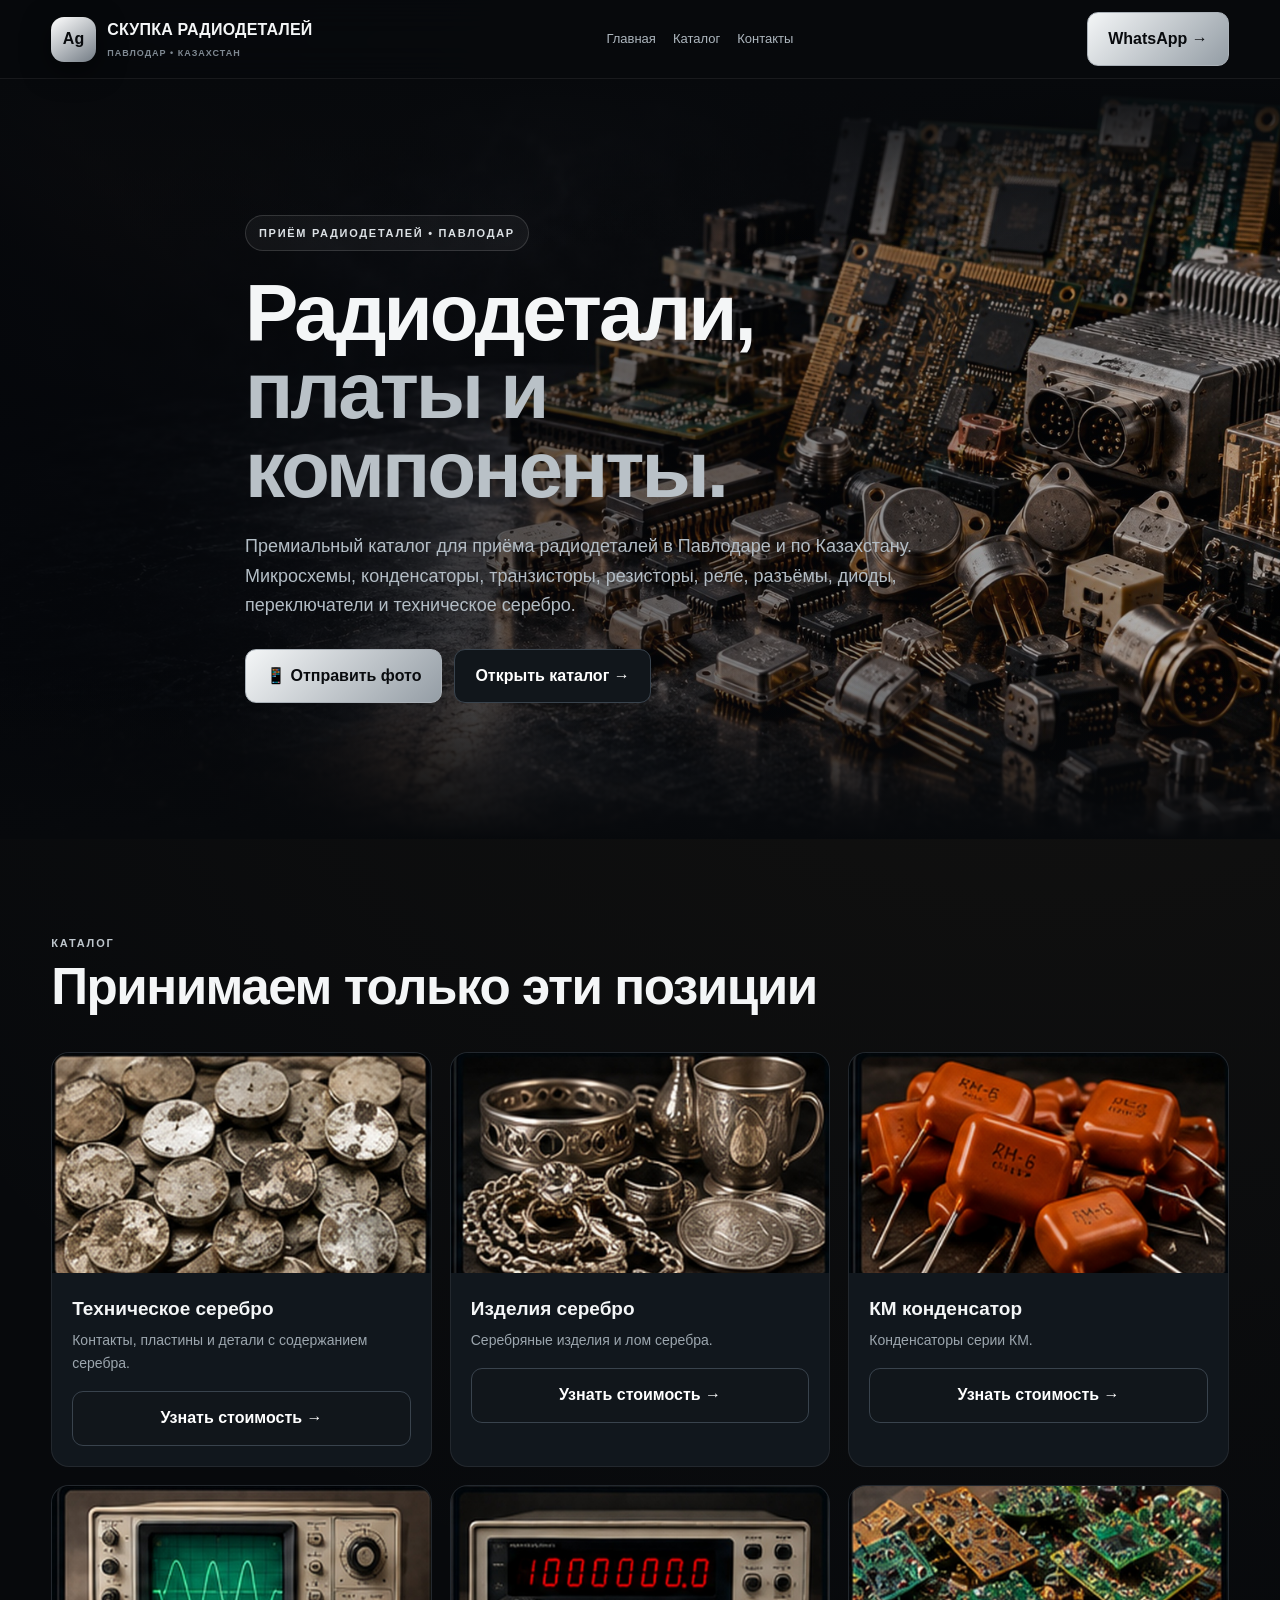
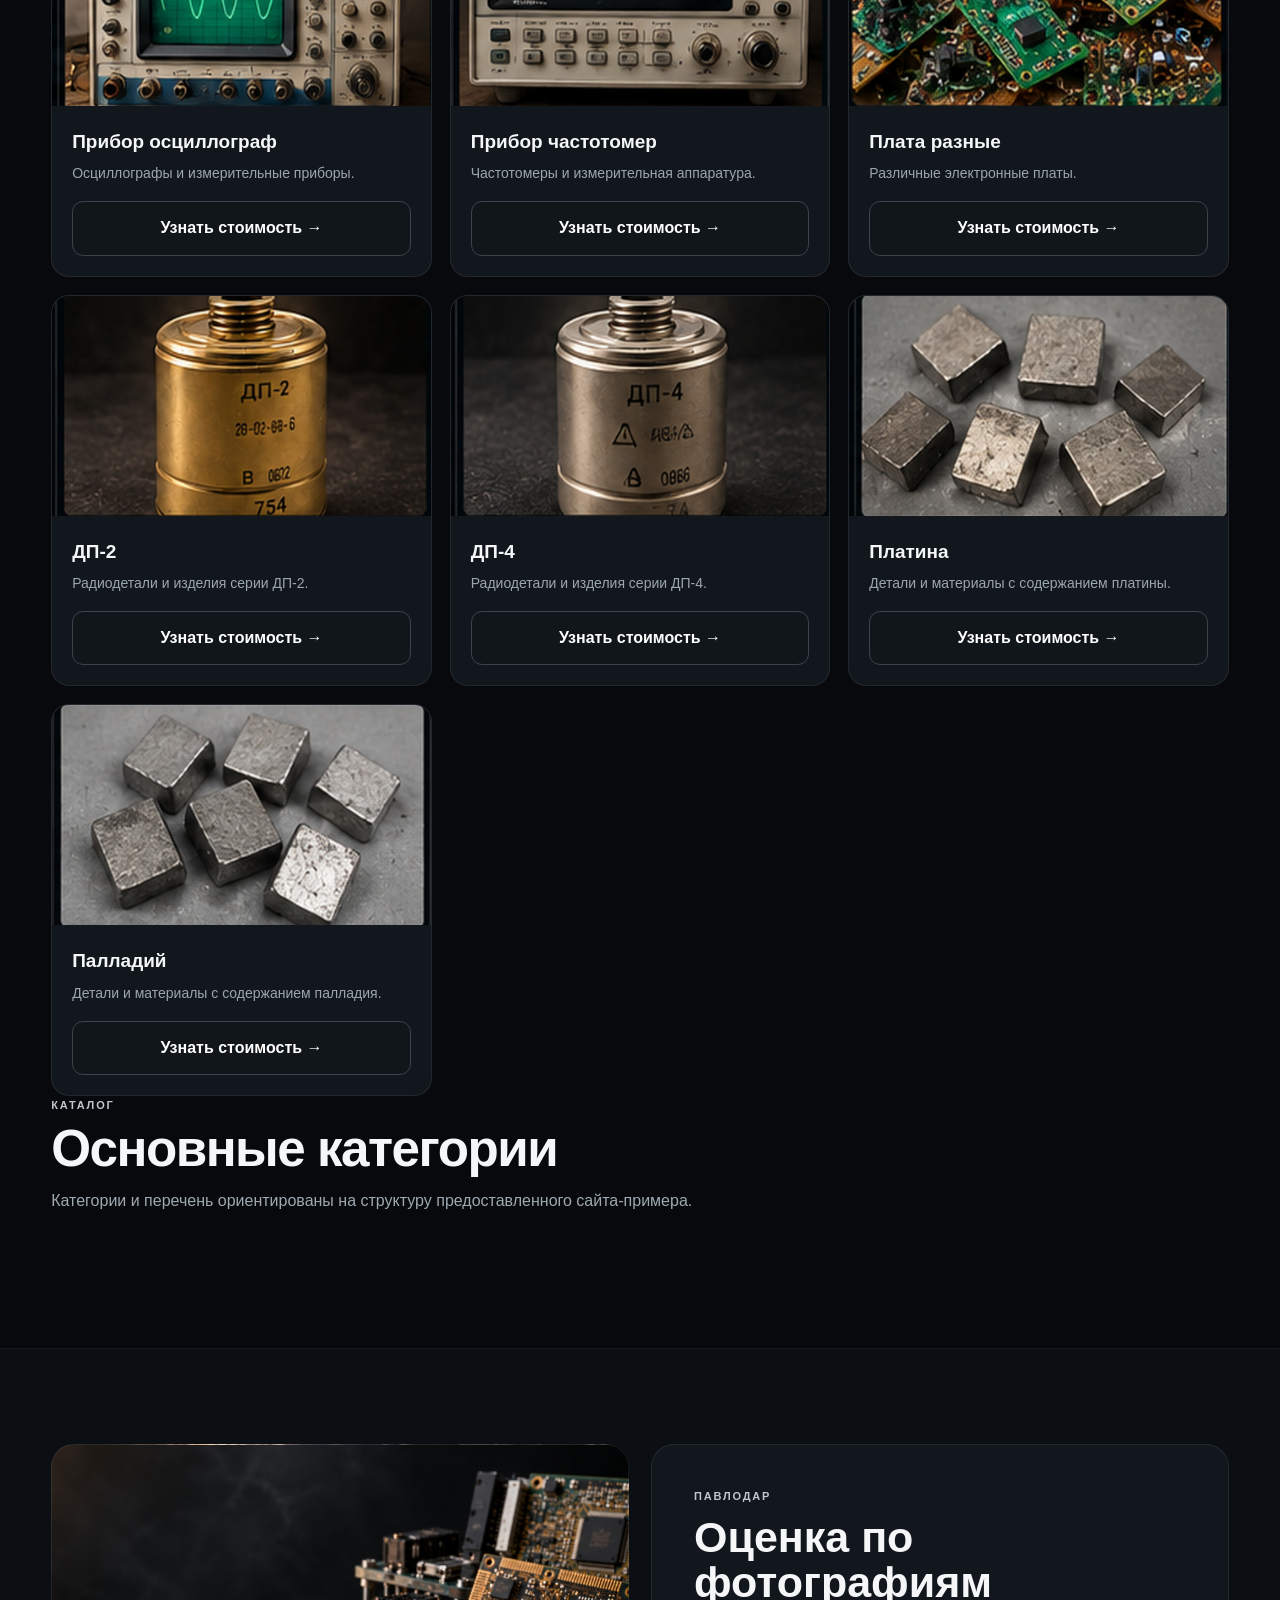
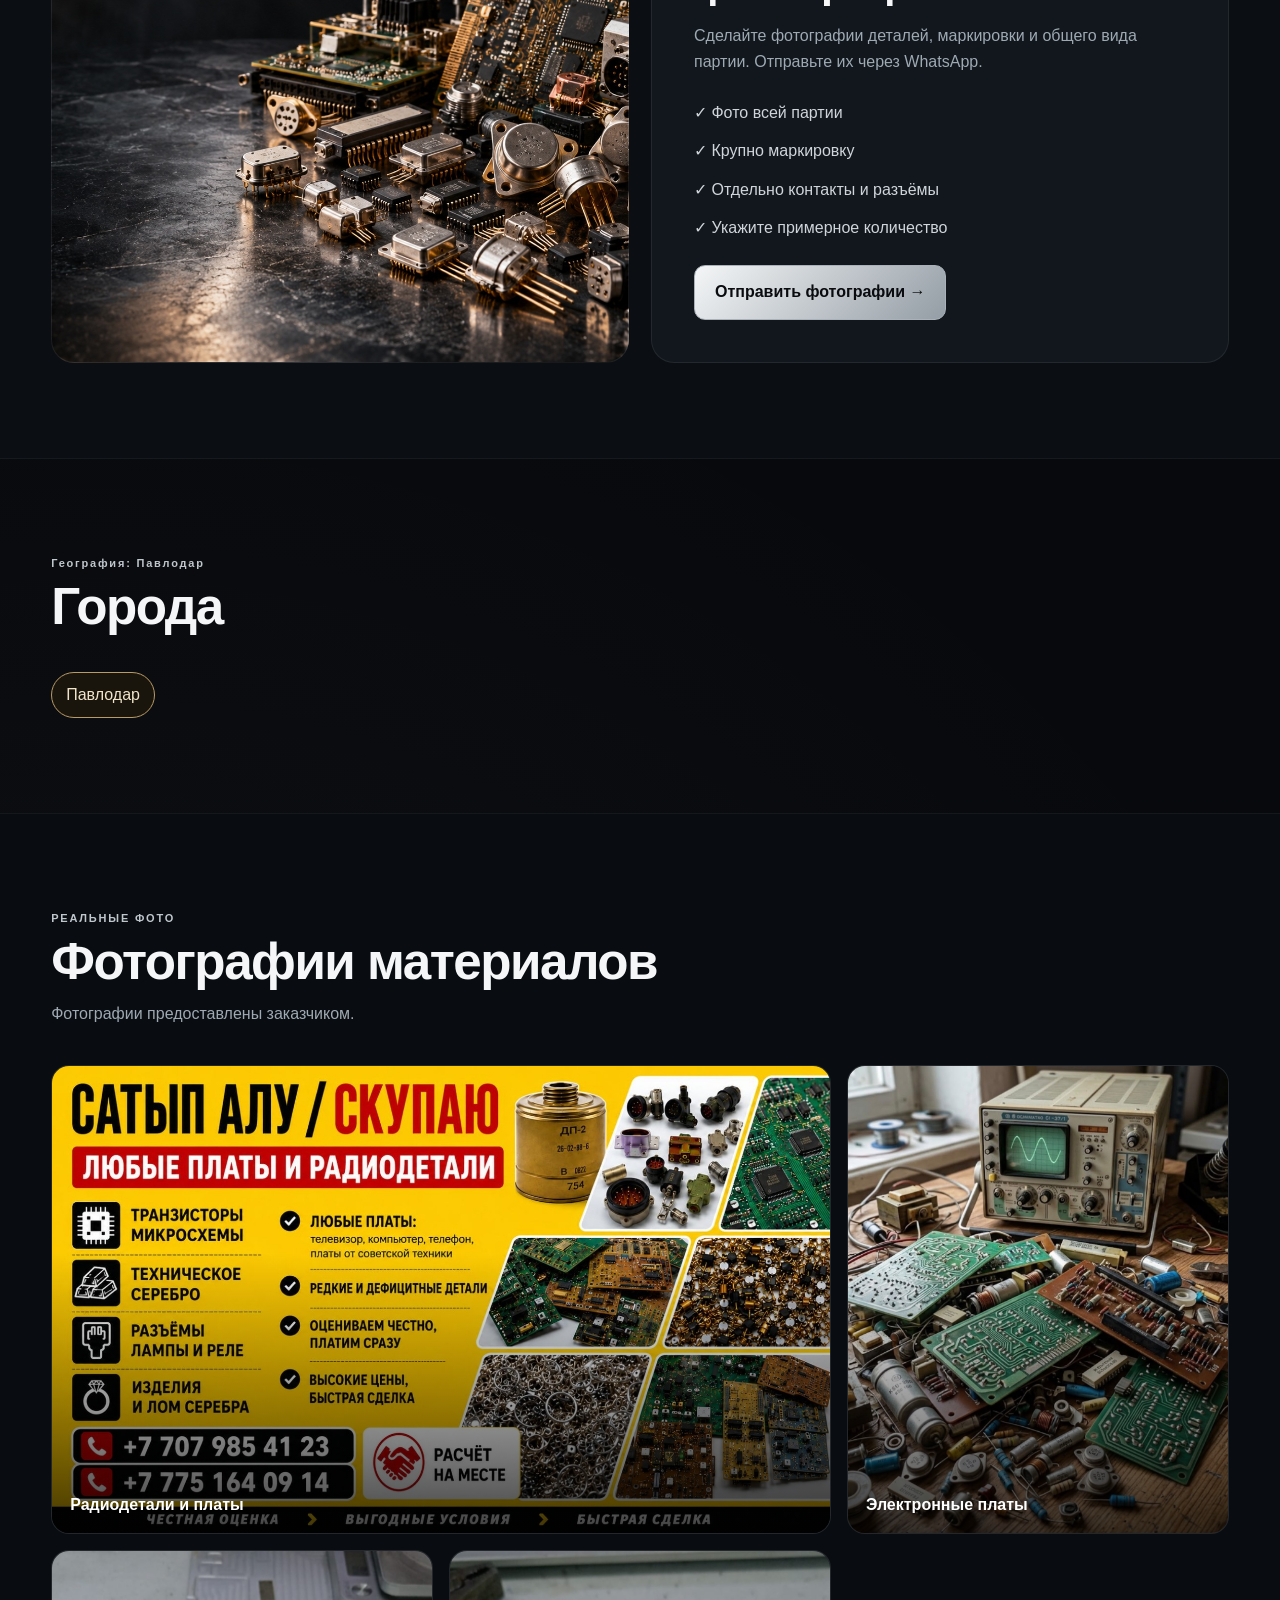
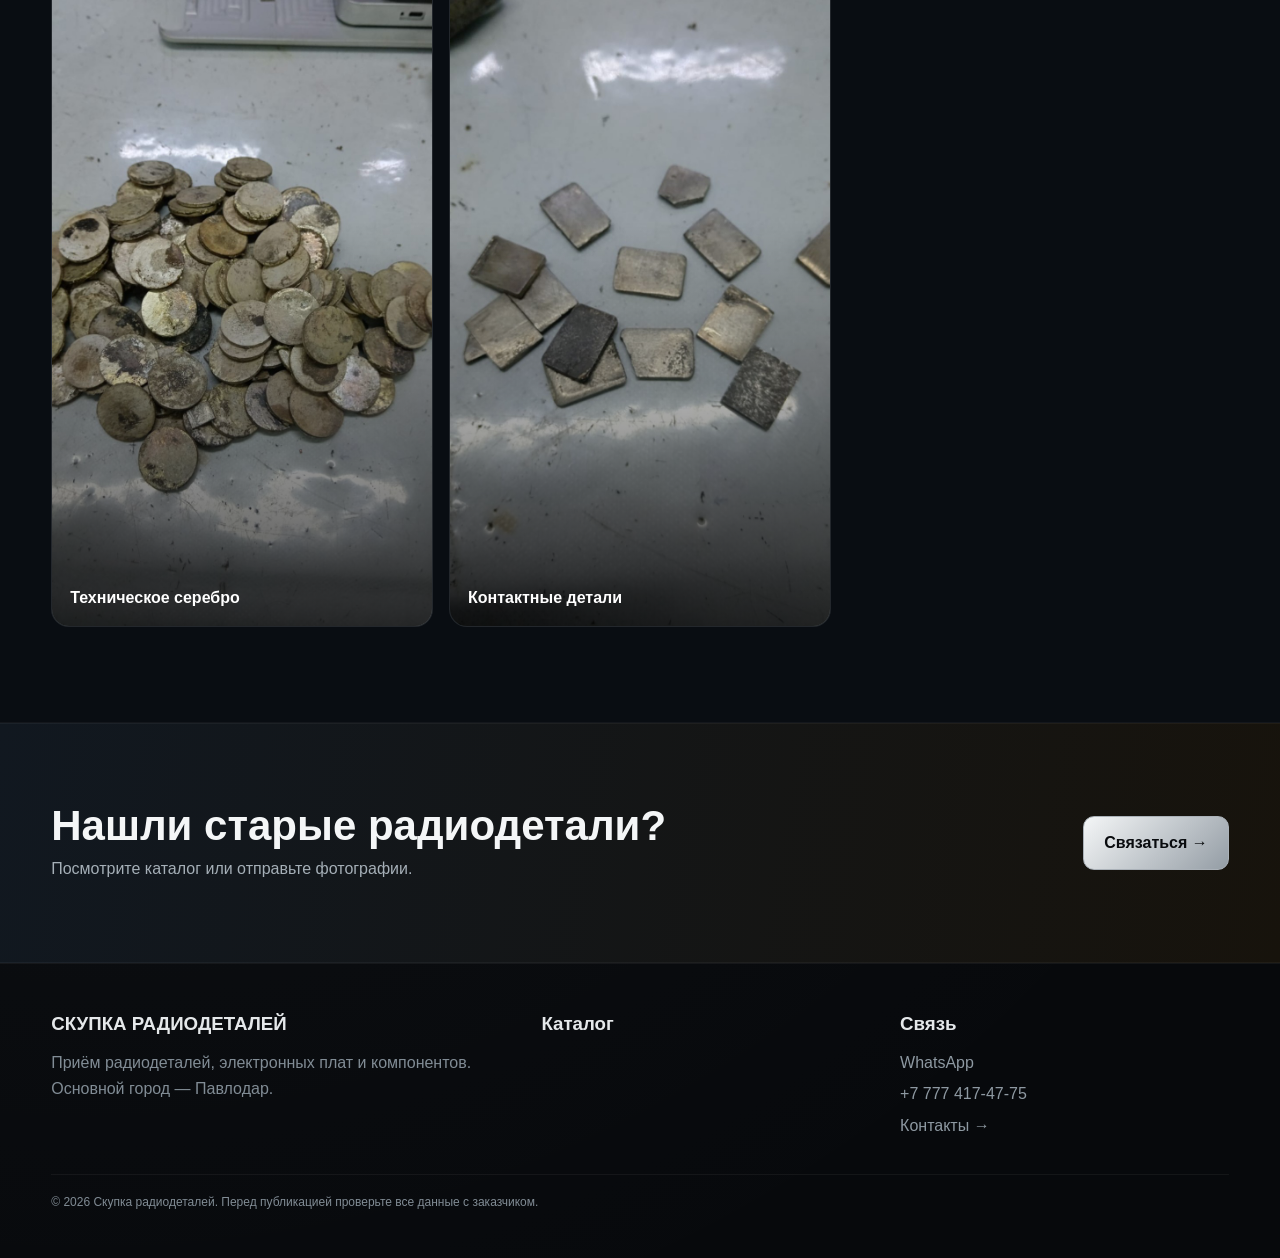
==== index.html @ 93015827 "Add files via upload" ====
<!doctype html><html lang="ru"><head><meta charset="utf-8"><meta name="viewport" content="width=device-width,initial-scale=1"><title>Скупка радиодеталей в Павлодаре | Каталог</title><meta name="description" content="Скупка радиодеталей в Павлодаре: микросхемы, конденсаторы, транзисторы, резисторы, реле, разъёмы, диоды, переключатели и техническое серебро."><meta name="robots" content="index,follow"><link rel="stylesheet" href="style.css"></head><body>
<header class="header"><div class="container nav">
<a class="logo" href="index.html" class="active"><span class="logo-mark">Ag</span><span>СКУПКА РАДИОДЕТАЛЕЙ<small>ПАВЛОДАР • КАЗАХСТАН</small></span></a>
<button class="menu-btn">☰</button>
<nav class="menu">
<a href="index.html">Главная</a><a href="catalog.html">Каталог</a><a href="contacts.html">Контакты</a>
</nav><a class="btn navbtn" href="https://wa.me/77774174775">WhatsApp →</a>
</div></header>

<main>
<section class="hero"><div class="container hero-content"><span class="badge">ПРИЁМ РАДИОДЕТАЛЕЙ • ПАВЛОДАР</span><h1>Радиодетали,<span>платы и компоненты.</span></h1><p>Премиальный каталог для приёма радиодеталей в Павлодаре и по Казахстану. Микросхемы, конденсаторы, транзисторы, резисторы, реле, разъёмы, диоды, переключатели и техническое серебро.</p><div class="actions"><a class="btn" href="https://wa.me/77774174775">📱 Отправить фото</a><a class="btn btn-dark" href="catalog.html">Открыть каталог →</a></div></div></section>
<section class="section"><div class="container"><div class="head"><div class="eyebrow">КАТАЛОГ</div><h2>Принимаем только эти позиции</h2></div><div class="catalog"><article class="product">
<img src="tech_silver.jpg" alt="Техническое серебро" loading="lazy">
<div class="product-body">
<h3>Техническое серебро</h3>
<p>Контакты, пластины и детали с содержанием серебра.</p>
<a class="btn btn-dark" href="contacts.html">Узнать стоимость →</a>
</div></article><article class="product">
<img src="silver_products.jpg" alt="Изделия серебро" loading="lazy">
<div class="product-body">
<h3>Изделия серебро</h3>
<p>Серебряные изделия и лом серебра.</p>
<a class="btn btn-dark" href="contacts.html">Узнать стоимость →</a>
</div></article><article class="product">
<img src="km_condensator.jpg" alt="КМ конденсатор" loading="lazy">
<div class="product-body">
<h3>КМ конденсатор</h3>
<p>Конденсаторы серии КМ.</p>
<a class="btn btn-dark" href="contacts.html">Узнать стоимость →</a>
</div></article><article class="product">
<img src="oscilloscope.jpg" alt="Прибор осциллограф" loading="lazy">
<div class="product-body">
<h3>Прибор осциллограф</h3>
<p>Осциллографы и измерительные приборы.</p>
<a class="btn btn-dark" href="contacts.html">Узнать стоимость →</a>
</div></article><article class="product">
<img src="frequency_meter.jpg" alt="Прибор частотомер" loading="lazy">
<div class="product-body">
<h3>Прибор частотомер</h3>
<p>Частотомеры и измерительная аппаратура.</p>
<a class="btn btn-dark" href="contacts.html">Узнать стоимость →</a>
</div></article><article class="product">
<img src="boards.jpg" alt="Плата разные" loading="lazy">
<div class="product-body">
<h3>Плата разные</h3>
<p>Различные электронные платы.</p>
<a class="btn btn-dark" href="contacts.html">Узнать стоимость →</a>
</div></article><article class="product">
<img src="dp2.jpg" alt="ДП-2" loading="lazy">
<div class="product-body">
<h3>ДП-2</h3>
<p>Радиодетали и изделия серии ДП-2.</p>
<a class="btn btn-dark" href="contacts.html">Узнать стоимость →</a>
</div></article><article class="product">
<img src="dp4.jpg" alt="ДП-4" loading="lazy">
<div class="product-body">
<h3>ДП-4</h3>
<p>Радиодетали и изделия серии ДП-4.</p>
<a class="btn btn-dark" href="contacts.html">Узнать стоимость →</a>
</div></article><article class="product">
<img src="platinum.jpg" alt="Платина" loading="lazy">
<div class="product-body">
<h3>Платина</h3>
<p>Детали и материалы с содержанием платины.</p>
<a class="btn btn-dark" href="contacts.html">Узнать стоимость →</a>
</div></article><article class="product">
<img src="palladium.jpg" alt="Палладий" loading="lazy">
<div class="product-body">
<h3>Палладий</h3>
<p>Детали и материалы с содержанием палладия.</p>
<a class="btn btn-dark" href="contacts.html">Узнать стоимость →</a>
</div></article></div></div><div class="container"><div class="head"><div class="eyebrow">КАТАЛОГ</div><h2>Основные категории</h2><p>Категории и перечень ориентированы на структуру предоставленного сайта-примера.</p></div>
<div class="grid">




</div></div></section>
<section class="section alt"><div class="container feature"><div class="photo"></div><div class="copy"><div class="eyebrow">ПАВЛОДАР</div><h2>Оценка по фотографиям</h2><p>Сделайте фотографии деталей, маркировки и общего вида партии. Отправьте их через WhatsApp.</p><div class="checks"><div>✓ Фото всей партии</div><div>✓ Крупно маркировку</div><div>✓ Отдельно контакты и разъёмы</div><div>✓ Укажите примерное количество</div></div><a class="btn" href="https://wa.me/77774174775">Отправить фотографии →</a></div></div></section>
<section class="section"><div class="container"><div class="head"><div class="eyebrow">География: Павлодар</div><h2>Города</h2></div><div class="cities"><span class="city main">Павлодар</span></div></section>

<section class="section client-gallery">
<div class="container">
<div class="head">
<div class="eyebrow">РЕАЛЬНЫЕ ФОТО</div>
<h2>Фотографии материалов</h2>
<p>Фотографии предоставлены заказчиком.</p>
</div>
<div class="client-gallery-grid">
<a class="client-photo client-photo-wide" href="real_banner.jpg" target="_blank"><img src="real_banner.jpg" alt="Радиодетали и платы"><span>Радиодетали и платы</span></a>
<a class="client-photo" href="real_boards.jpg" target="_blank"><img src="real_boards.jpg" alt="Электронные платы"><span>Электронные платы</span></a>
<a class="client-photo" href="real_silver.jpg" target="_blank"><img src="real_silver.jpg" alt="Техническое серебро"><span>Техническое серебро</span></a>
<a class="client-photo" href="real_contacts.jpg" target="_blank"><img src="real_contacts.jpg" alt="Контактные детали"><span>Контактные детали</span></a>
</div>
</div>
</section>
<section class="cta"><div class="container cta-inner"><div><h2>Нашли старые радиодетали?</h2><p>Посмотрите каталог или отправьте фотографии.</p></div><a class="btn" href="https://wa.me/77774174775">Связаться →</a></div></section>
</main>
<footer class="footer"><div class="container"><div class="footer-grid">
<div><h3>СКУПКА РАДИОДЕТАЛЕЙ</h3><p>Приём радиодеталей, электронных плат и компонентов. Основной город — Павлодар.</p></div>
<div><h3>Каталог</h3></div>
<div><h3>Связь</h3><a href="https://wa.me/77774174775">WhatsApp</a><a href="tel:+77774174775">+7 777 417-47-75</a><a href="contacts.html">Контакты →</a></div>
</div><div class="bottom">© <span data-year>2026</span> Скупка радиодеталей. Перед публикацией проверьте все данные с заказчиком.</div></div></footer>
<script src="script.js"></script></body></html>
---- style.css ----
:root{
    --bg:#07090c;
    --surface:#0e1318;
    --surface2:#131a21;
    --line:#27313a;
    --text:#f4f6f7;
    --muted:#9ea9b2;
    --silver:#dce2e7;
    --gold:#c99b52;
    --max:1240px;
}

*{box-sizing:border-box;margin:0;padding:0}

html{scroll-behavior:smooth}

body{
    font-family:Arial,Helvetica,sans-serif;
    background:
        radial-gradient(circle at 82% 5%,#c89b5212,transparent 24%),
        radial-gradient(circle at 7% 80%,#dce2e70b,transparent 28%),
        var(--bg);
    color:var(--text);
    line-height:1.65;
}

a{text-decoration:none;color:inherit}
img{display:block;max-width:100%}
button,input,select{font:inherit}

.container{
    width:min(var(--max),92%);
    margin:auto;
}

/* HEADER */
.header{
    position:sticky;
    top:0;
    z-index:1000;
    background:#07090ced;
    backdrop-filter:blur(18px);
    border-bottom:1px solid #ffffff12;
}

.nav{
    min-height:78px;
    display:flex;
    align-items:center;
    justify-content:space-between;
    gap:20px;
    position:relative;
}

.logo{
    display:flex;
    align-items:center;
    gap:11px;
    font-weight:900;
    letter-spacing:.2px;
}

.logo-mark{
    width:45px;
    height:45px;
    border-radius:13px;
    display:grid;
    place-items:center;
    background:linear-gradient(145deg,#fff,#737c85);
    color:#090b0e;
    box-shadow:0 8px 28px #0008;
}

.logo small{
    display:block;
    color:#7f8992;
    font-size:9px;
    letter-spacing:1px;
    margin-top:2px;
}

.menu{
    display:flex;
    align-items:center;
    gap:17px;
}

.menu a{
    font-size:13px;
    color:#aeb7bf;
    transition:.25s;
}

.menu a:hover,
.menu a.active{
    color:#fff;
}

.menu-btn{
    display:none;
    background:none;
    border:0;
    color:#fff;
    font-size:28px;
    cursor:pointer;
}

.btn{
    display:inline-flex;
    align-items:center;
    justify-content:center;
    gap:8px;
    padding:13px 20px;
    border-radius:11px;
    border:1px solid #aab1b8;
    background:linear-gradient(135deg,#f4f6f7,#949da5);
    color:#090b0e;
    font-weight:800;
    cursor:pointer;
    transition:.3s;
}

.btn:hover{
    transform:translateY(-3px);
    box-shadow:0 15px 35px #0009;
}

.btn-dark{
    background:#11161b;
    color:#fff;
    border-color:#39434d;
}

/* HERO */
.hero{
    min-height:760px;
    display:flex;
    align-items:center;
    position:relative;
    overflow:hidden;
    background:
        linear-gradient(90deg,#05070bf5,#05070b9c 45%,#05070b3a),
        url("hero.jpg") center/cover;
}

.hero:after{
    content:"";
    position:absolute;
    inset:0;
    background:linear-gradient(
        0deg,
        #07090c 0%,
        transparent 23%,
        transparent 77%,
        #07090c 100%
    );
    pointer-events:none;
}

.hero-content{
    position:relative;
    z-index:2;
    max-width:790px;
    padding:100px 0;
}

.badge{
    display:inline-block;
    padding:8px 13px;
    border:1px solid #ffffff24;
    border-radius:999px;
    background:#ffffff0b;
    color:#dce1e5;
    font-size:11px;
    font-weight:800;
    letter-spacing:1.7px;
}

.hero h1{
    font-size:clamp(45px,6.5vw,80px);
    line-height:.98;
    letter-spacing:-3px;
    margin:23px 0;
}

.hero h1 span{
    display:block;
    color:#b9c1c7;
}

.hero p{
    font-size:18px;
    color:#b3bdc5;
    max-width:700px;
    margin-bottom:28px;
}

.actions{
    display:flex;
    gap:12px;
    flex-wrap:wrap;
}

/* SECTIONS */
.section{
    padding:95px 0;
}

.alt{
    background:#0b0f14;
    border-top:1px solid #ffffff0b;
    border-bottom:1px solid #ffffff0b;
}

.head{
    max-width:780px;
    margin-bottom:38px;
}

.eyebrow{
    color:#bfc7cd;
    font-size:11px;
    font-weight:800;
    letter-spacing:1.8px;
}

.head h2{
    font-size:clamp(32px,4vw,52px);
    line-height:1.05;
    margin:8px 0 12px;
    letter-spacing:-1.5px;
}

.head p{
    color:var(--muted);
}

/* CATEGORY CARDS */
.grid{
    display:grid;
    grid-template-columns:repeat(4,1fr);
    gap:17px;
}

.card{
    background:linear-gradient(145deg,#151b21,#0c1116);
    border:1px solid #ffffff13;
    border-radius:18px;
    overflow:hidden;
    transition:.3s;
}

.card:hover{
    transform:translateY(-6px);
    border-color:#aeb7bf44;
    box-shadow:0 25px 50px #0007;
}

.card-img{
    height:190px;
    overflow:hidden;
    background:#0b0f13;
}

.card-img img{
    width:100%;
    height:100%;
    object-fit:cover;
    transition:.5s;
}

.card:hover .card-img img{
    transform:scale(1.06);
}

.card-body{
    padding:20px;
}

.card h3{
    font-size:19px;
    margin-bottom:6px;
}

.card p{
    color:#9da7af;
    font-size:14px;
}

.more{
    display:inline-block;
    margin-top:14px;
    color:#e4e7e9;
    font-size:13px;
    font-weight:800;
}

/* FEATURE */
.feature{
    display:grid;
    grid-template-columns:1fr 1fr;
    gap:22px;
}

.photo{
    min-height:500px;
    border-radius:23px;
    background:url("hero.jpg") center/cover;
    border:1px solid #ffffff13;
}

.copy{
    padding:42px;
    border-radius:23px;
    background:#11171d;
    border:1px solid #ffffff13;
}

.copy h2{
    font-size:43px;
    line-height:1.05;
    margin:10px 0 18px;
}

.copy p{
    color:var(--muted);
}

.checks{
    display:grid;
    gap:12px;
    margin:24px 0;
}

.checks div{
    color:#cfd5da;
}

/* STEPS */
.steps{
    display:grid;
    grid-template-columns:repeat(3,1fr);
    gap:17px;
}

.step{
    padding:30px;
    border:1px solid #ffffff13;
    border-radius:18px;
    background:#10151a;
}

.num{
    font-size:45px;
    color:#65717b;
    font-weight:900;
    line-height:1;
}

.step h3{
    margin:13px 0 5px;
}

.step p{
    color:#99a4ad;
}

/* CITIES */
.cities{
    display:flex;
    flex-wrap:wrap;
    gap:9px;
}

.city{
    padding:9px 14px;
    border:1px solid #ffffff15;
    background:#10161c;
    border-radius:99px;
    color:#c9d0d5;
}

.city.main{
    background:#19150d;
    border-color:#b99b65;
    color:#f1e4c9;
}

/* PAGE HERO */
.page-hero{
    padding:100px 0 70px;
    background:linear-gradient(135deg,#121820,#080b0f);
    border-bottom:1px solid #ffffff0b;
}

.crumb{
    font-size:12px;
    color:#77828c;
}

.page-hero h1{
    font-size:clamp(40px,5vw,65px);
    line-height:1;
    letter-spacing:-1.8px;
    margin:10px 0;
}

.page-hero p{
    max-width:780px;
    color:#aab4bc;
}

/* PRODUCT CATALOG */
.catalog{
    display:grid;
    grid-template-columns:repeat(3,1fr);
    gap:18px;
}

.product{
    background:#11171d;
    border:1px solid #ffffff13;
    border-radius:18px;
    overflow:hidden;
    transition:.3s;
}

.product:hover{
    transform:translateY(-5px);
    border-color:#c99b5255;
    box-shadow:0 20px 45px #0008;
}

.product img{
    width:100%;
    height:220px;
    object-fit:cover;
    background:#090c10;
}

.product-body{
    padding:20px;
}

.product h3{
    font-size:19px;
}

.product p{
    color:#9ca6ae;
    font-size:14px;
    margin-top:5px;
}

.tag{
    display:inline-block;
    margin-top:12px;
    padding:5px 9px;
    border-radius:7px;
    border:1px solid #c99b5240;
    background:#1b1710;
    color:#d8bf93;
    font-size:11px;
}

/* CONTACT */
.contact{
    display:grid;
    grid-template-columns:1fr 1fr;
    gap:20px;
}

.contact-box{
    padding:34px;
    background:#10161c;
    border:1px solid #ffffff13;
    border-radius:20px;
}

.contact-box h2{
    font-size:30px;
    margin-bottom:10px;
}

.contact-link{
    display:block;
    padding:14px 0;
    border-bottom:1px solid #ffffff0d;
    font-weight:800;
    color:#e7ebee;
}

/* CTA */
.cta{
    padding:80px 0;
    background:linear-gradient(100deg,#111820,#17130c);
    border-top:1px solid #ffffff0b;
    border-bottom:1px solid #ffffff0b;
}

.cta-inner{
    display:flex;
    align-items:center;
    justify-content:space-between;
    gap:25px;
}

.cta h2{
    font-size:42px;
    line-height:1.05;
}

.cta p{
    color:#a5afb7;
    margin-top:7px;
}

/* FOOTER */
.footer{
    padding:45px 0;
    border-top:1px solid #ffffff0d;
    color:#818c95;
}

.footer-grid{
    display:grid;
    grid-template-columns:1.4fr 1fr 1fr;
    gap:30px;
}

.footer h3{
    color:#e5e8ea;
    margin-bottom:10px;
}

.footer a{
    display:block;
    color:#8e99a2;
    margin:5px 0;
}

.bottom{
    margin-top:30px;
    padding-top:18px;
    border-top:1px solid #ffffff0d;
    font-size:12px;
}

/* MOBILE */
@media(max-width:1050px){
    .grid{grid-template-columns:repeat(2,1fr)}
    .menu{gap:10px}
    .menu a{font-size:12px}
}

@media(max-width:760px){
    .menu-btn{display:block}

    .menu{
        display:none;
        position:absolute;
        top:78px;
        left:0;
        right:0;
        padding:20px 4%;
        background:#070a0e;
        flex-direction:column;
        align-items:flex-start;
        border-bottom:1px solid #ffffff12;
    }

    .menu.open{display:flex}

    .nav .navbtn{display:none}

    .hero{
        min-height:680px;
        background-position:65% center;
    }

    .feature,
    .contact,
    .steps,
    .footer-grid{
        grid-template-columns:1fr;
    }

    .photo{min-height:360px}

    .cta-inner{
        display:block;
    }

    .cta .btn{
        margin-top:20px;
    }

    .grid,
    .catalog{
        grid-template-columns:1fr 1fr;
    }

    .section{
        padding:70px 0;
    }
}

@media(max-width:500px){
    .logo{font-size:14px}
    .logo-mark{width:40px;height:40px}

    .grid,
    .catalog{
        grid-template-columns:1fr;
    }

    .hero h1{
        letter-spacing:-2px;
    }

    .hero p{
        font-size:16px;
    }

    .actions .btn{
        width:100%;
    }

    .copy{
        padding:28px;
    }

    .copy h2{
        font-size:34px;
    }

    .page-hero{
        padding:75px 0 55px;
    }
}

/* CLIENT PHOTO GALLERY */
.client-gallery{background:#090d12;border-top:1px solid #ffffff0b;border-bottom:1px solid #ffffff0b}
.client-gallery-grid{display:grid;grid-template-columns:repeat(3,1fr);gap:16px}
.client-photo{position:relative;min-height:250px;overflow:hidden;border-radius:18px;border:1px solid #ffffff18;background:#0c1116}
.client-photo-wide{grid-column:span 2}
.client-photo img{width:100%;height:100%;min-height:250px;object-fit:cover;transition:.45s}
.client-photo:after{content:"";position:absolute;inset:0;background:linear-gradient(0deg,#000b,transparent 60%)}
.client-photo span{position:absolute;left:18px;bottom:15px;z-index:2;color:#fff;font-weight:800}
.product-body .btn{width:100%;margin-top:16px}
@media(max-width:760px){.client-gallery-grid{grid-template-columns:1fr 1fr}.client-photo-wide{grid-column:span 2}}
@media(max-width:500px){.client-gallery-grid{grid-template-columns:1fr}.client-photo-wide{grid-column:span 1}}
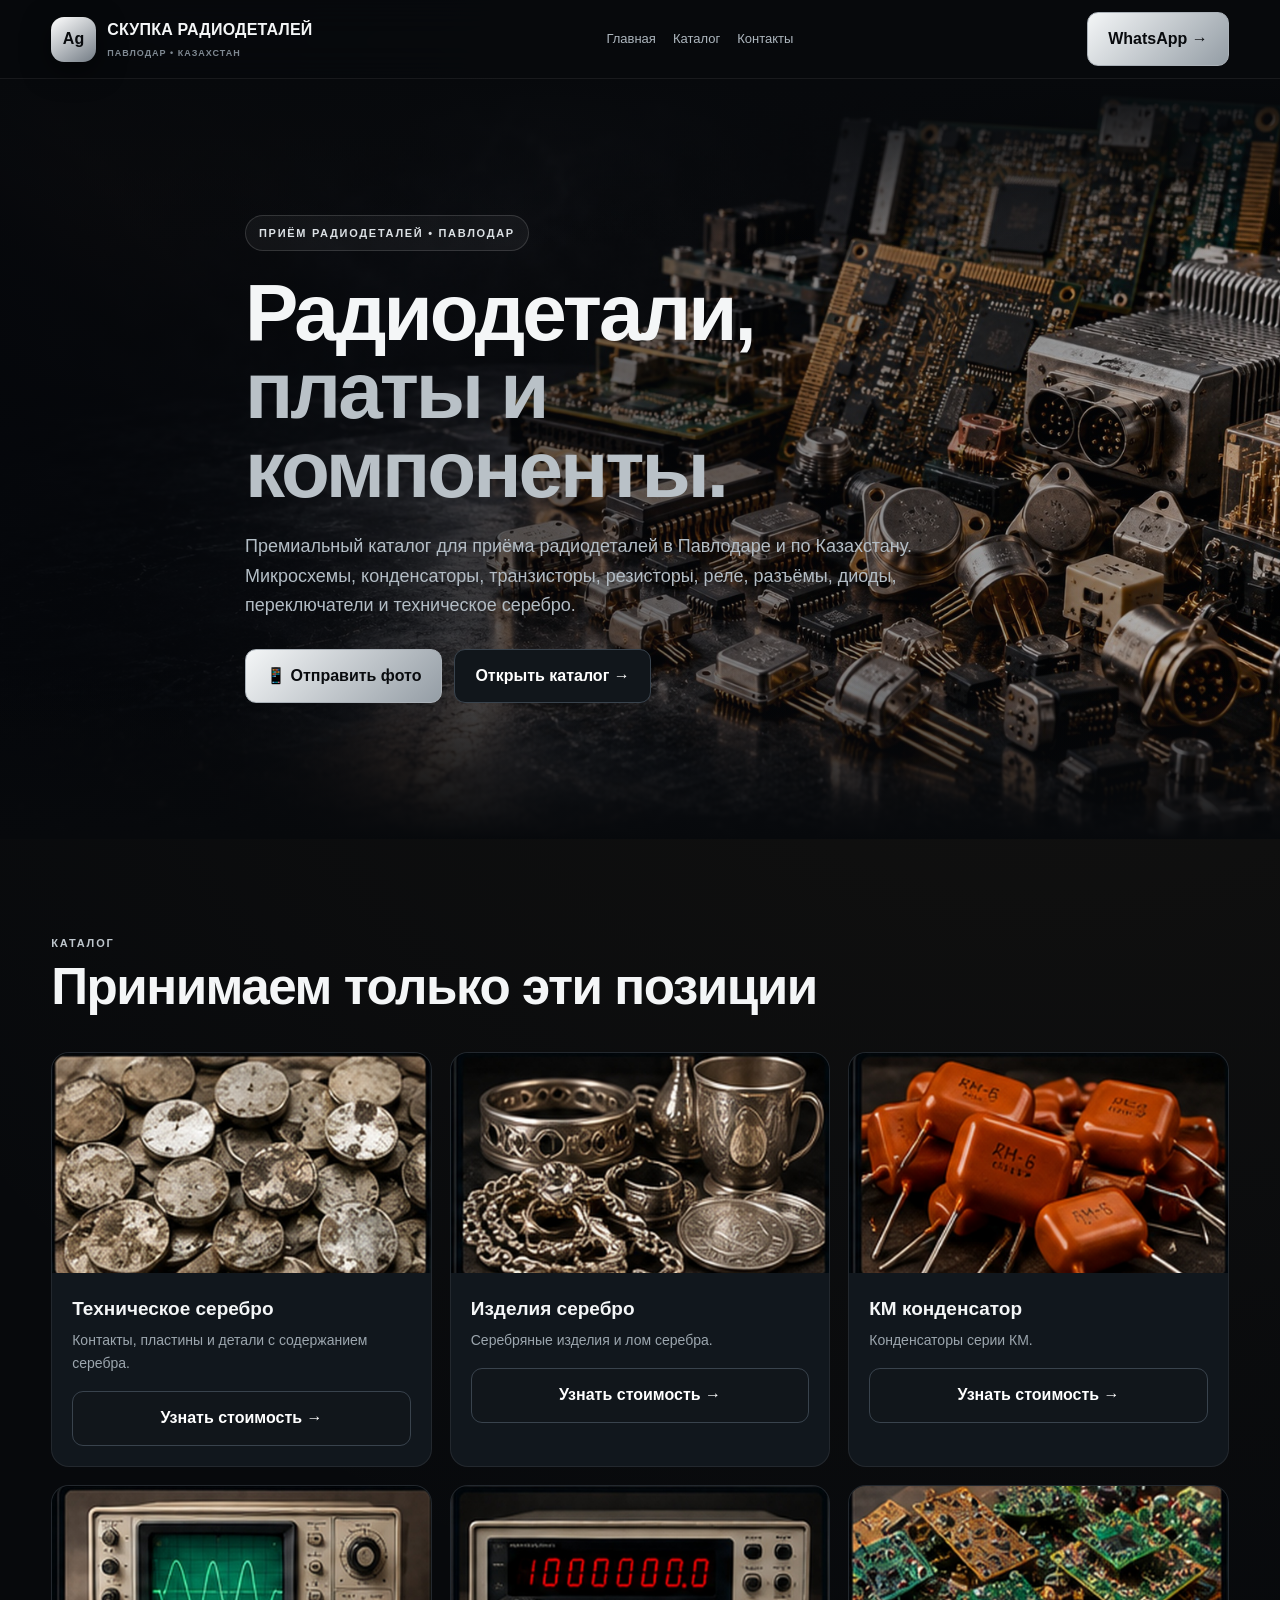
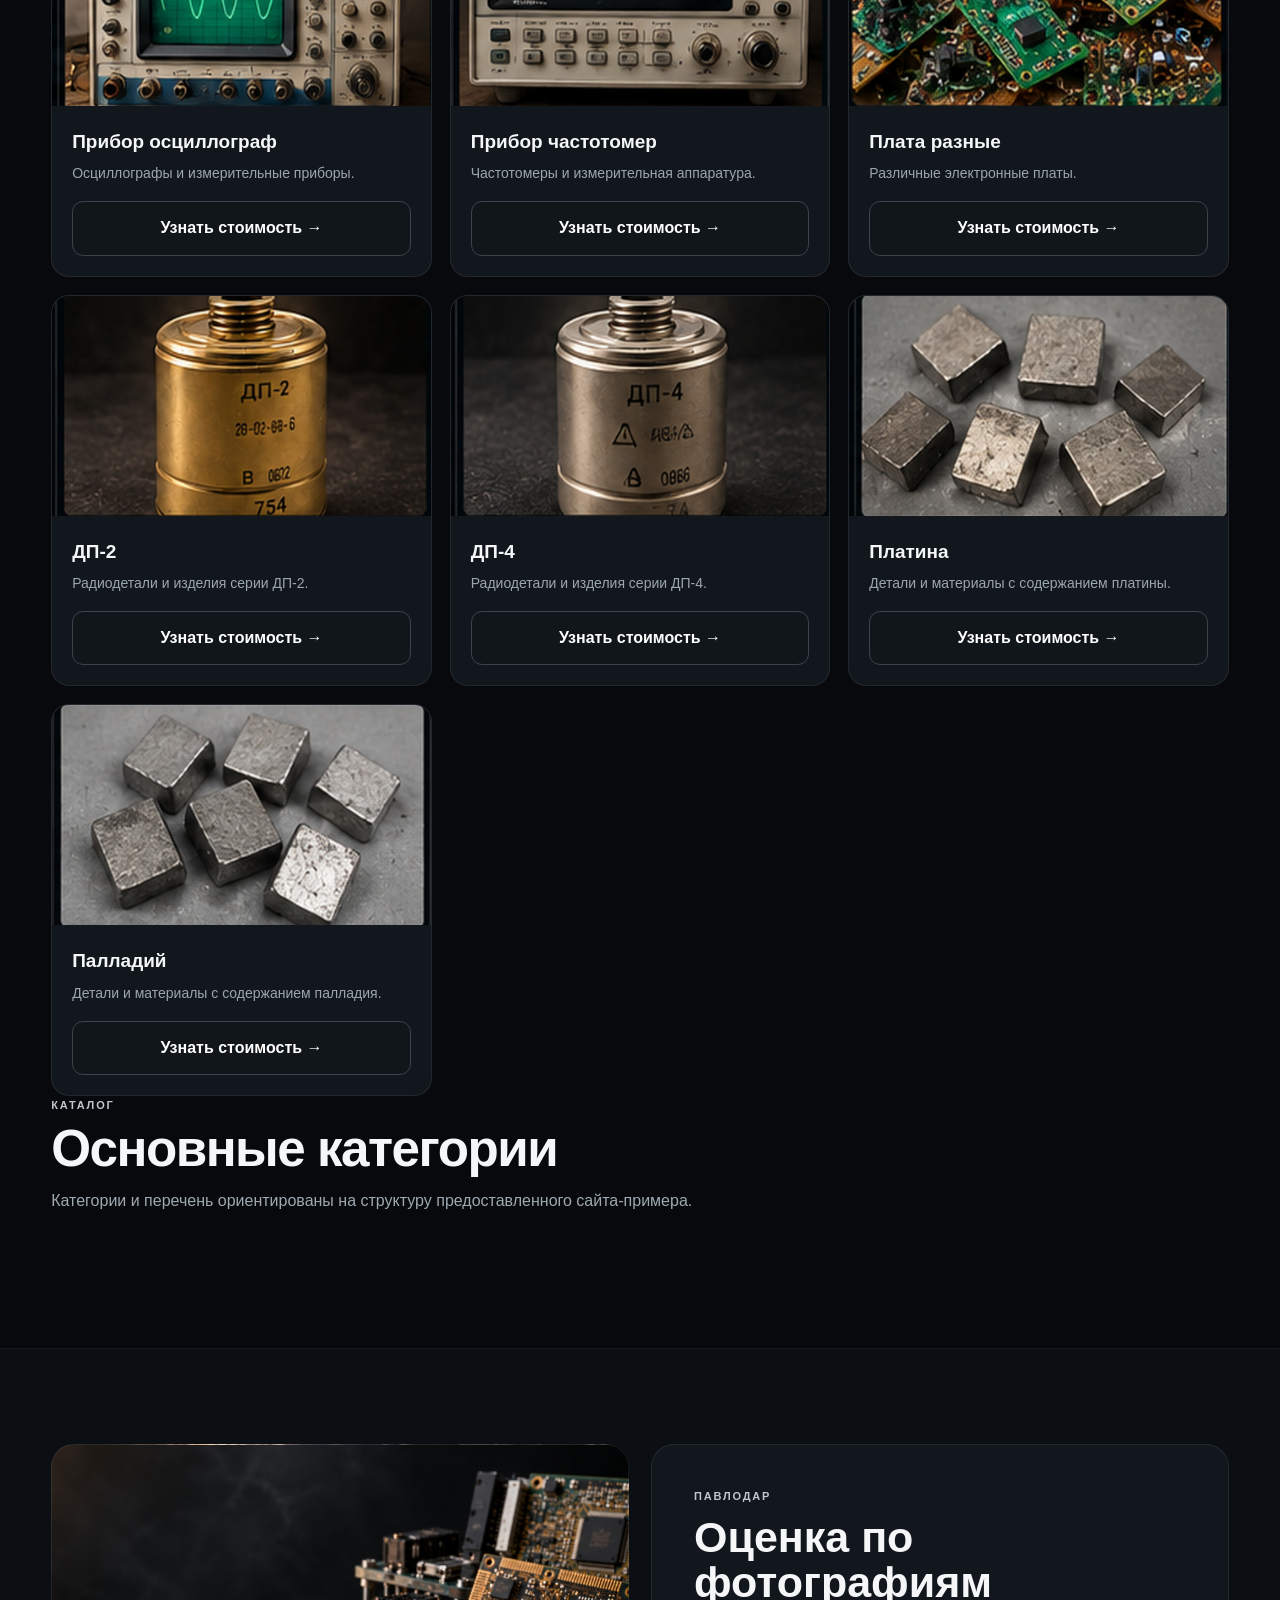
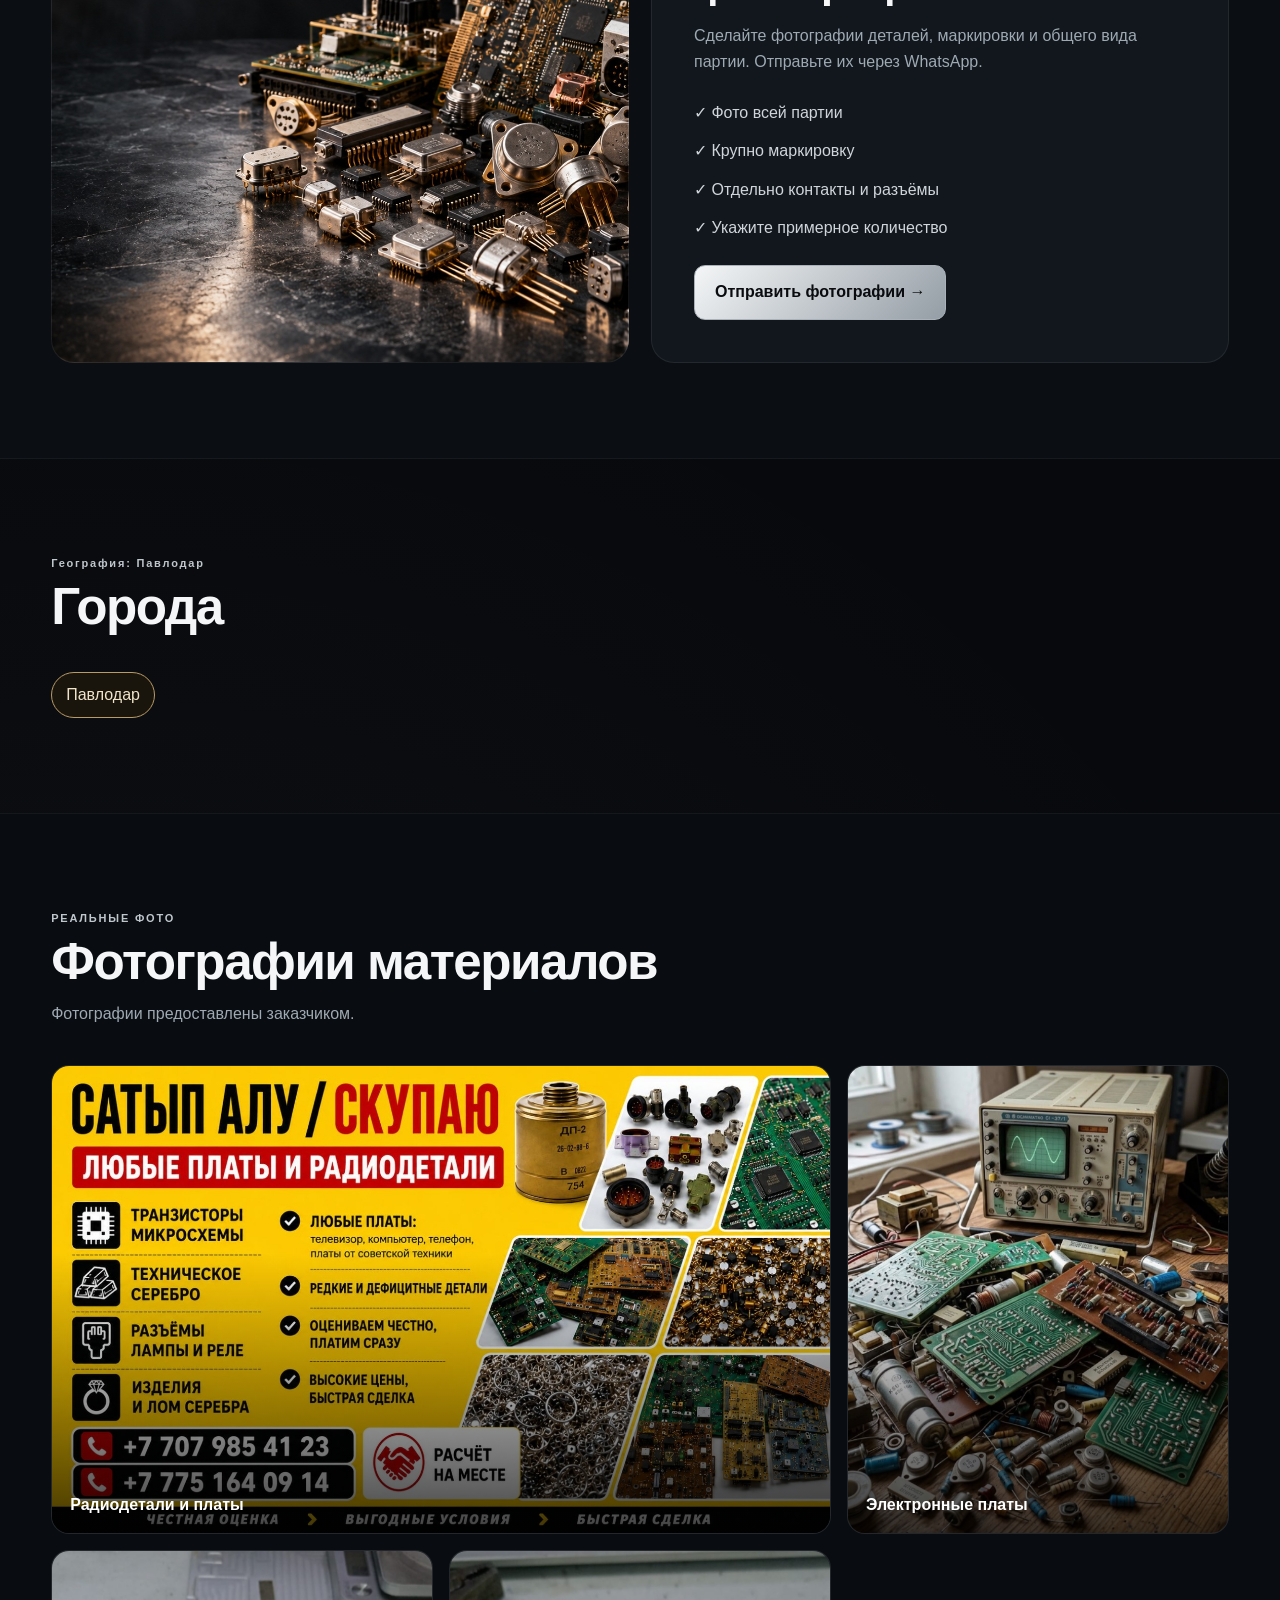
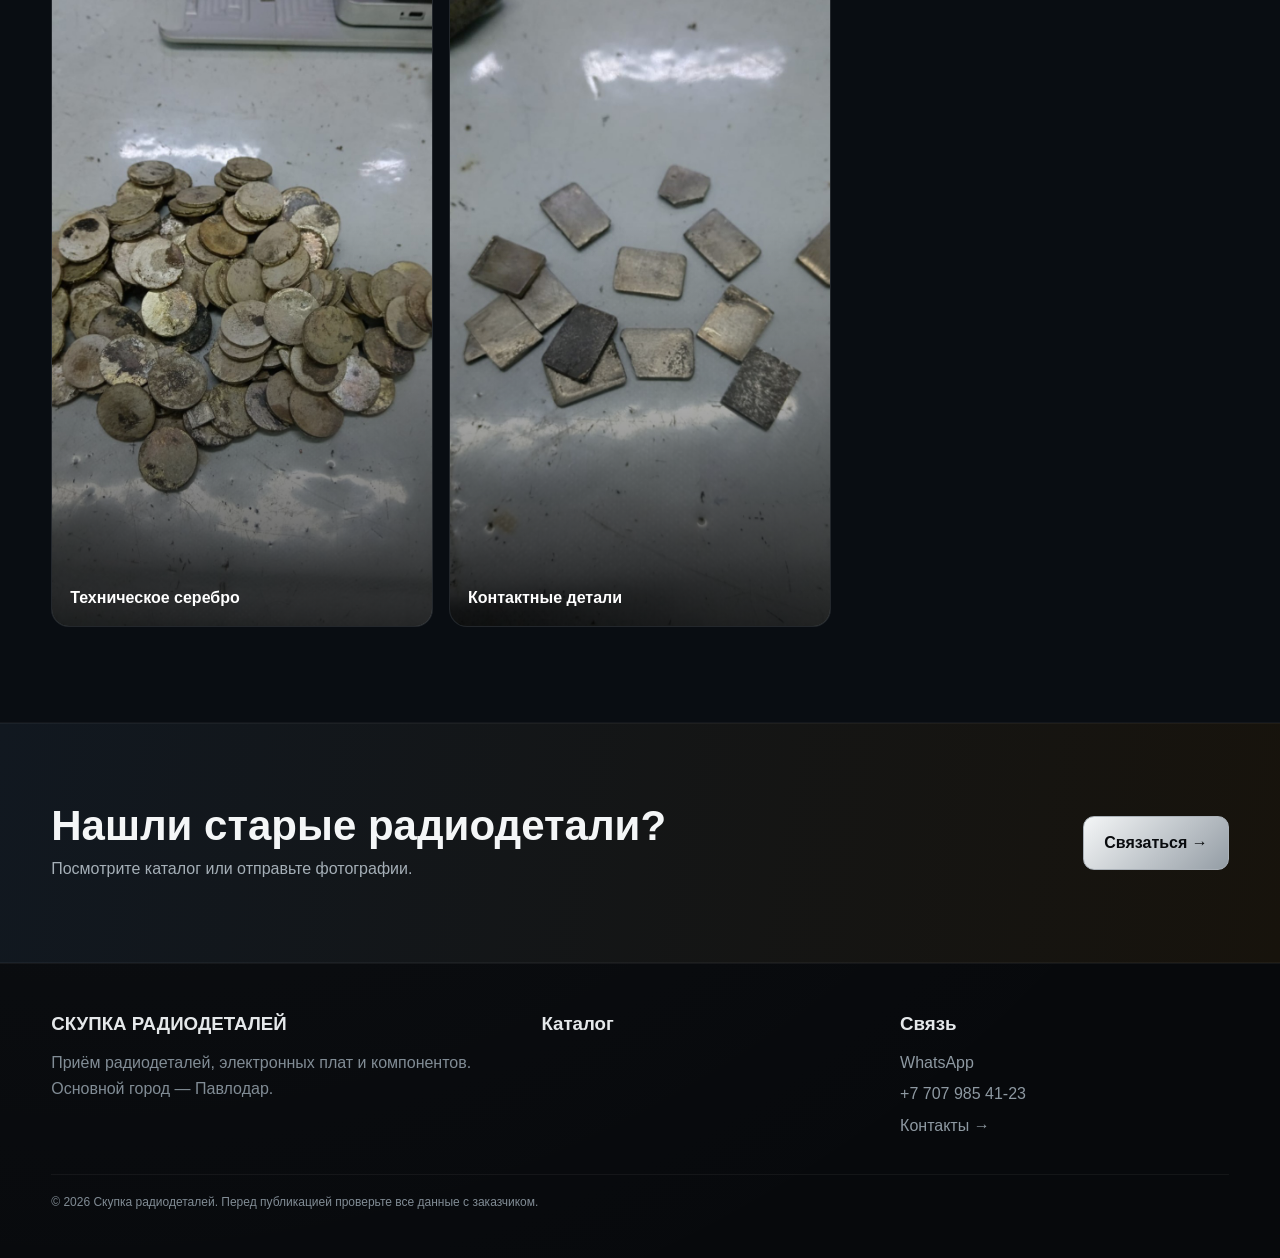
==== commit c24f6f04: "Update WhatsApp contact numbers in index.html" ====
--- a/index.html
+++ b/index.html
@@ -4,7 +4,7 @@
 <button class="menu-btn">☰</button>
 <nav class="menu">
 <a href="index.html">Главная</a><a href="catalog.html">Каталог</a><a href="contacts.html">Контакты</a>
-</nav><a class="btn navbtn" href="https://wa.me/77774174775">WhatsApp →</a>
+</nav><a class="btn navbtn" href="https://wa.me/7079854123">WhatsApp →</a>
 </div></header>
 
 <main>
@@ -76,7 +76,7 @@
 
 
 </div></div></section>
-<section class="section alt"><div class="container feature"><div class="photo"></div><div class="copy"><div class="eyebrow">ПАВЛОДАР</div><h2>Оценка по фотографиям</h2><p>Сделайте фотографии деталей, маркировки и общего вида партии. Отправьте их через WhatsApp.</p><div class="checks"><div>✓ Фото всей партии</div><div>✓ Крупно маркировку</div><div>✓ Отдельно контакты и разъёмы</div><div>✓ Укажите примерное количество</div></div><a class="btn" href="https://wa.me/77774174775">Отправить фотографии →</a></div></div></section>
+<section class="section alt"><div class="container feature"><div class="photo"></div><div class="copy"><div class="eyebrow">ПАВЛОДАР</div><h2>Оценка по фотографиям</h2><p>Сделайте фотографии деталей, маркировки и общего вида партии. Отправьте их через WhatsApp.</p><div class="checks"><div>✓ Фото всей партии</div><div>✓ Крупно маркировку</div><div>✓ Отдельно контакты и разъёмы</div><div>✓ Укажите примерное количество</div></div><a class="btn" href="https://wa.me/7079854123">Отправить фотографии →</a></div></div></section>
 <section class="section"><div class="container"><div class="head"><div class="eyebrow">География: Павлодар</div><h2>Города</h2></div><div class="cities"><span class="city main">Павлодар</span></div></section>
 
 <section class="section client-gallery">
@@ -94,11 +94,11 @@
 </div>
 </div>
 </section>
-<section class="cta"><div class="container cta-inner"><div><h2>Нашли старые радиодетали?</h2><p>Посмотрите каталог или отправьте фотографии.</p></div><a class="btn" href="https://wa.me/77774174775">Связаться →</a></div></section>
+<section class="cta"><div class="container cta-inner"><div><h2>Нашли старые радиодетали?</h2><p>Посмотрите каталог или отправьте фотографии.</p></div><a class="btn" href="https://wa.me/7079854123">Связаться →</a></div></section>
 </main>
 <footer class="footer"><div class="container"><div class="footer-grid">
 <div><h3>СКУПКА РАДИОДЕТАЛЕЙ</h3><p>Приём радиодеталей, электронных плат и компонентов. Основной город — Павлодар.</p></div>
 <div><h3>Каталог</h3></div>
-<div><h3>Связь</h3><a href="https://wa.me/77774174775">WhatsApp</a><a href="tel:+77774174775">+7 777 417-47-75</a><a href="contacts.html">Контакты →</a></div>
+<div><h3>Связь</h3><a href="https://wa.me/77774174775">WhatsApp</a><a href="tel:+77079854123">+7 707 985 41-23</a><a href="contacts.html">Контакты →</a></div>
 </div><div class="bottom">© <span data-year>2026</span> Скупка радиодеталей. Перед публикацией проверьте все данные с заказчиком.</div></div></footer>
-<script src="script.js"></script></body></html>+<script src="script.js"></script></body></html>
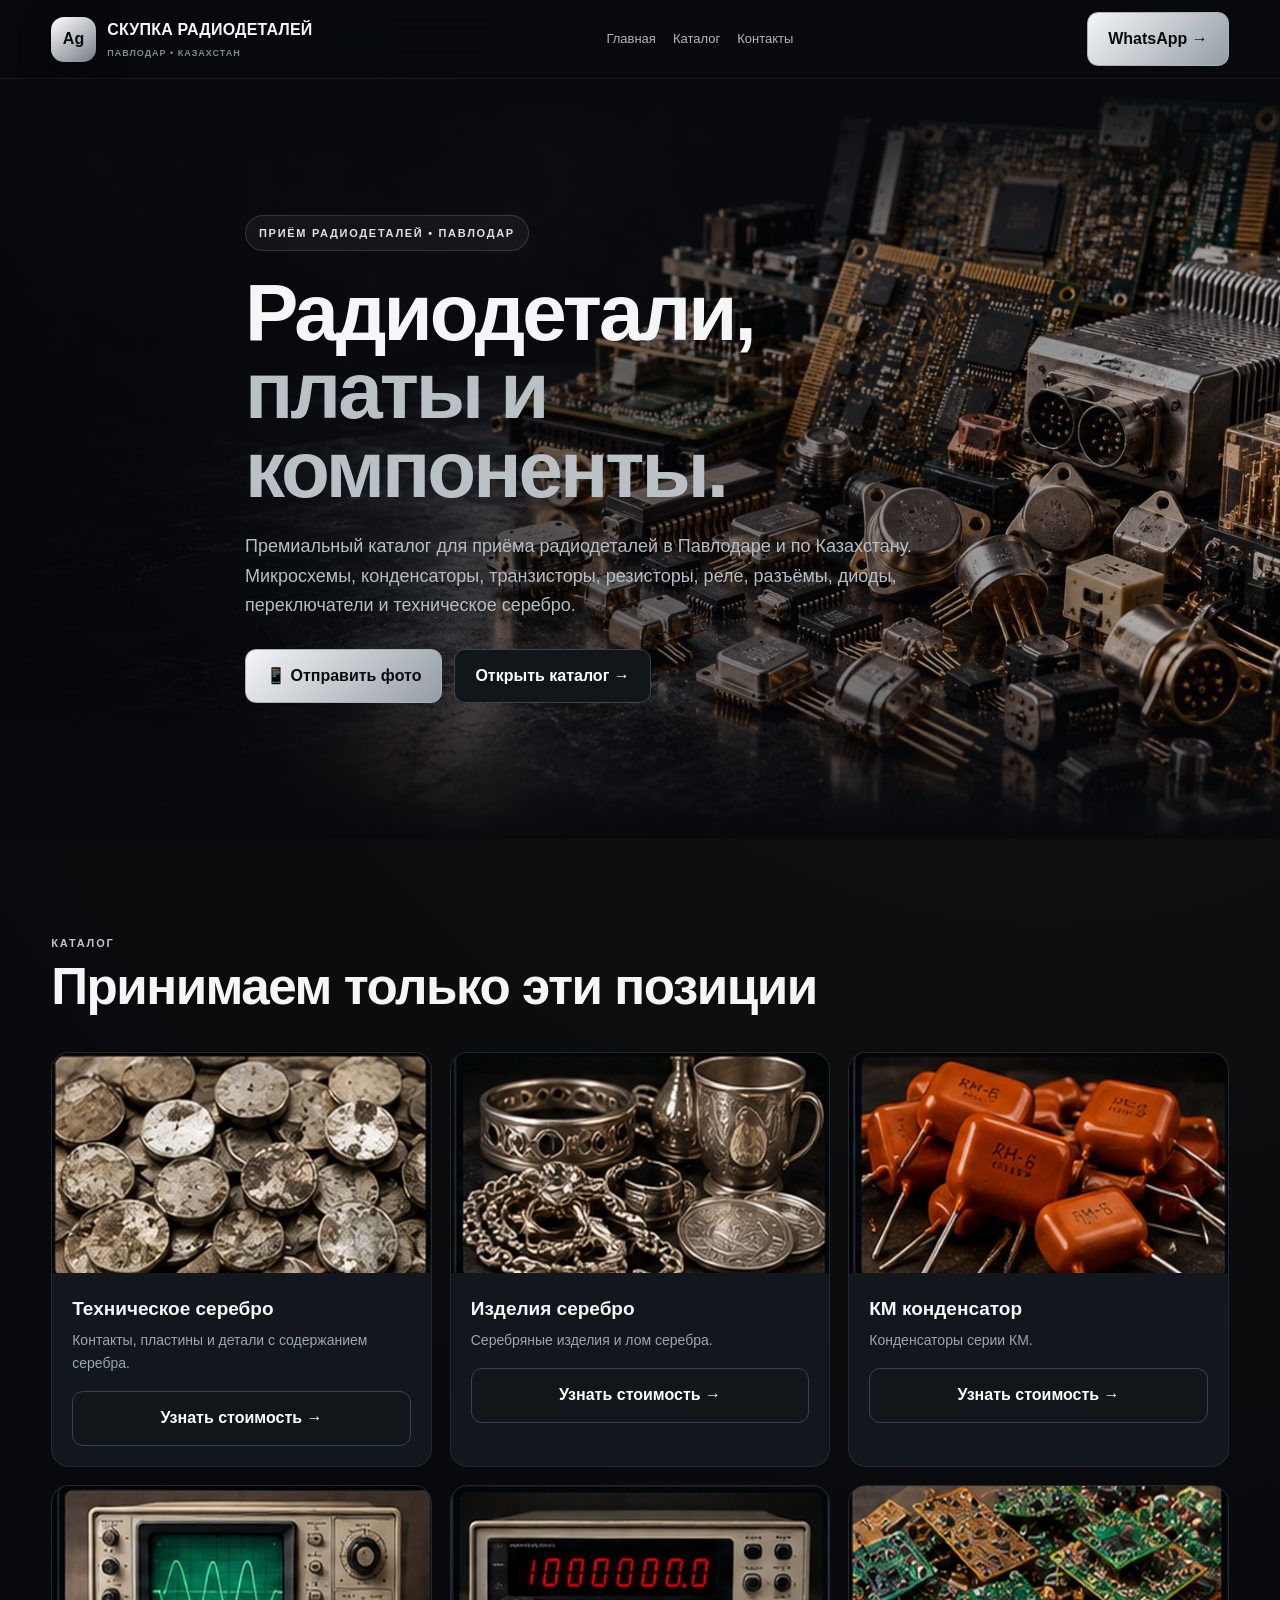
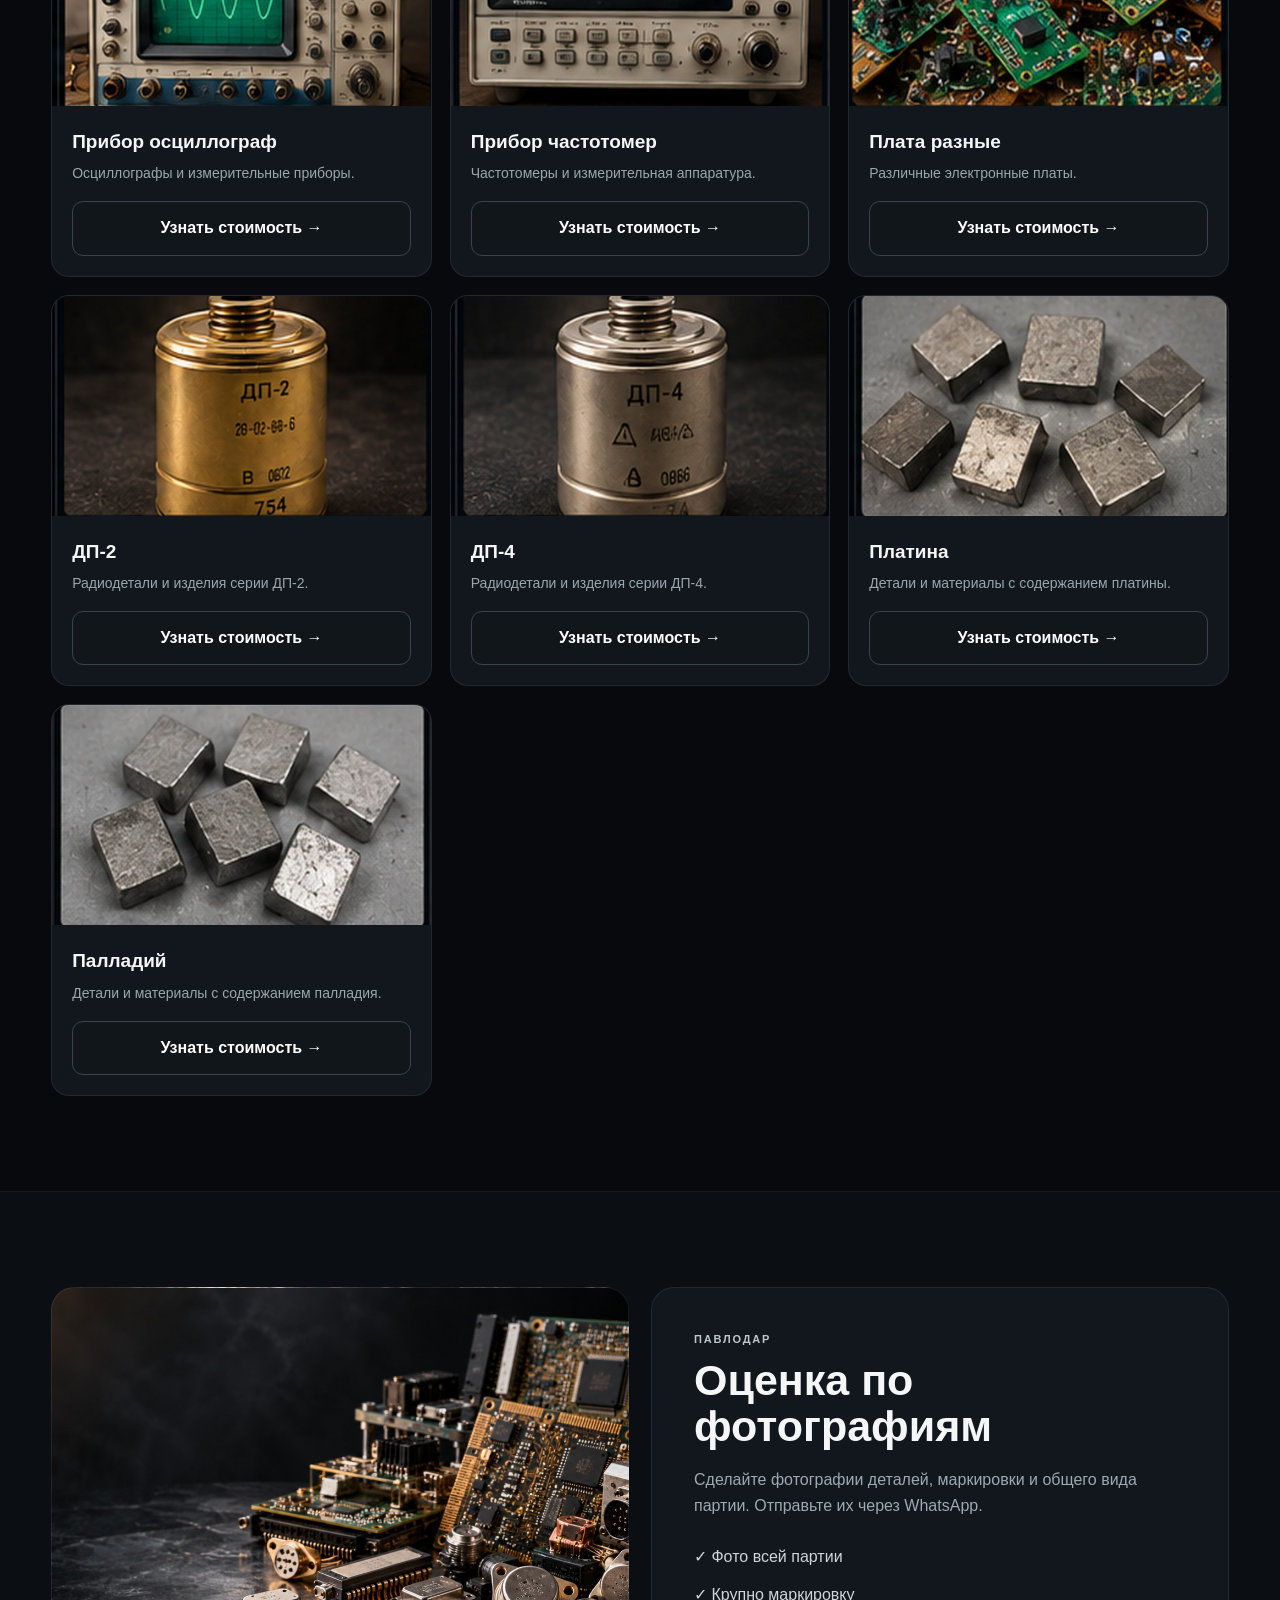
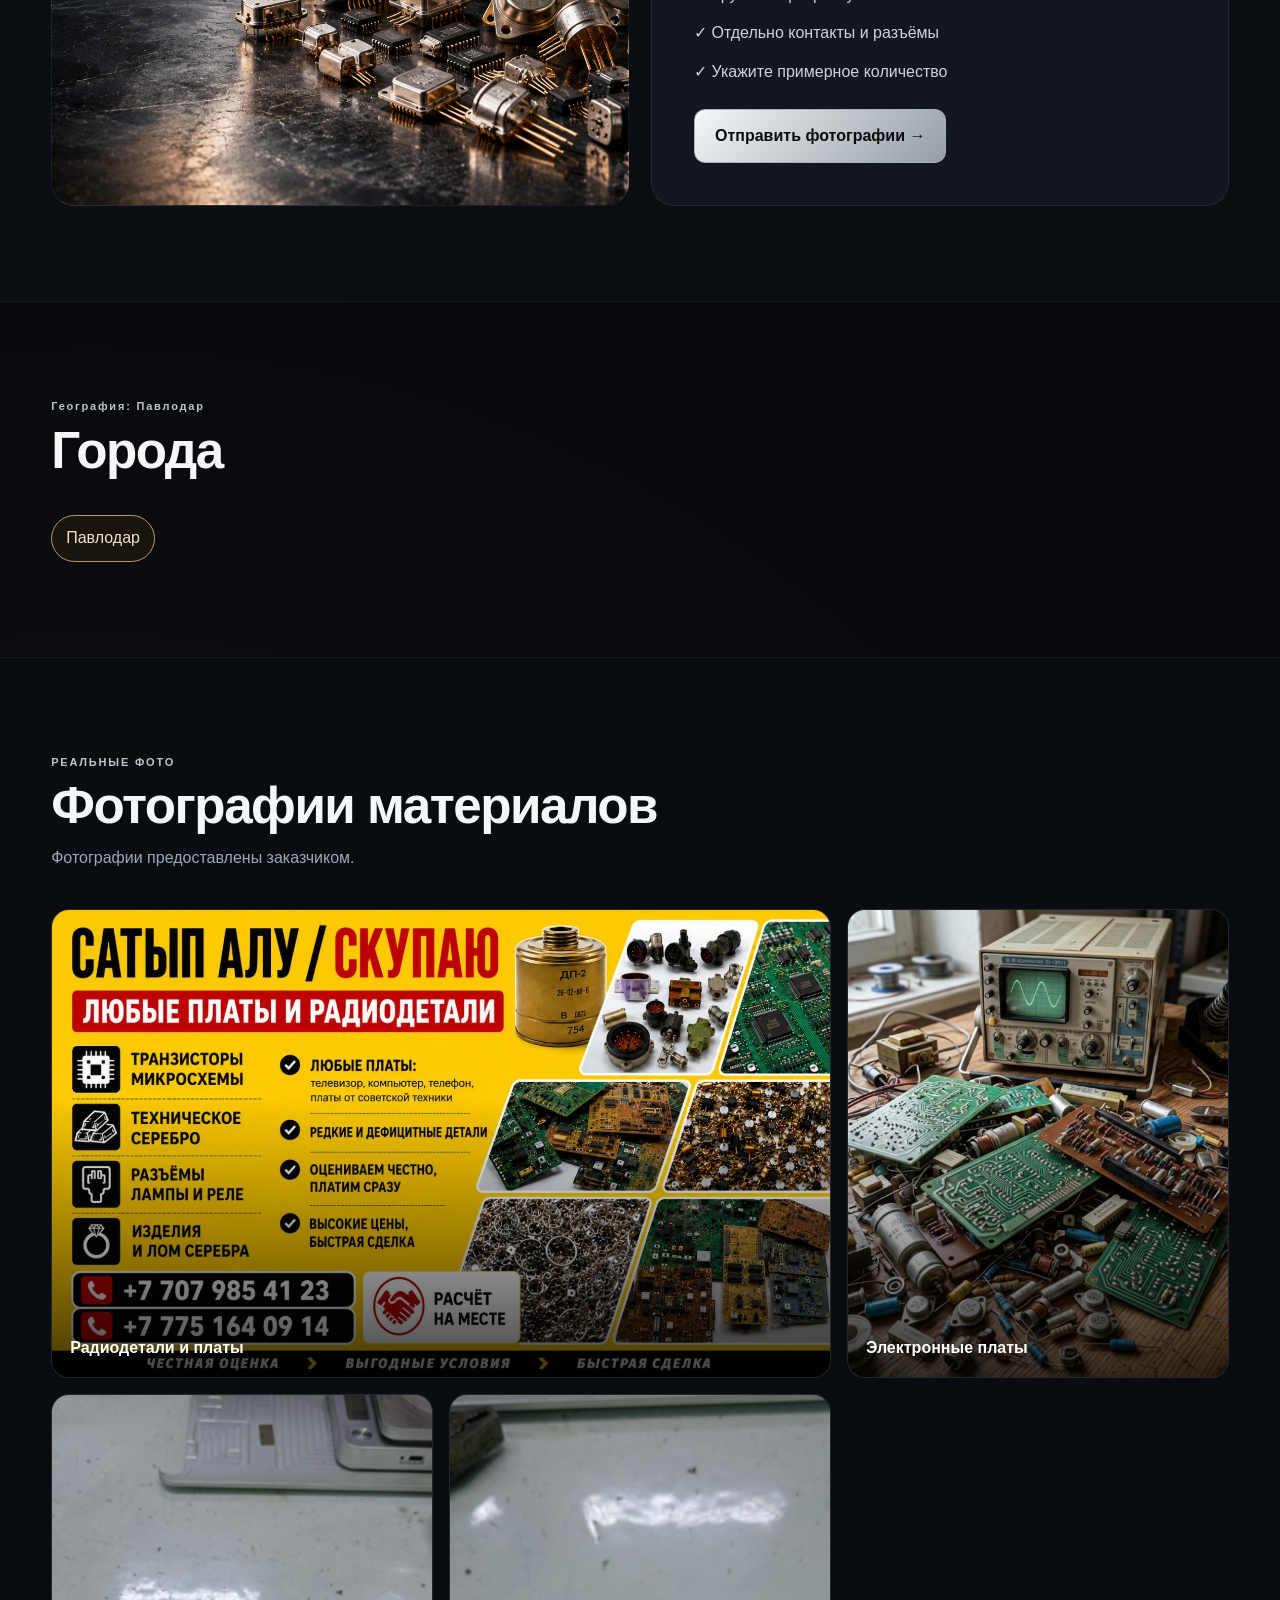
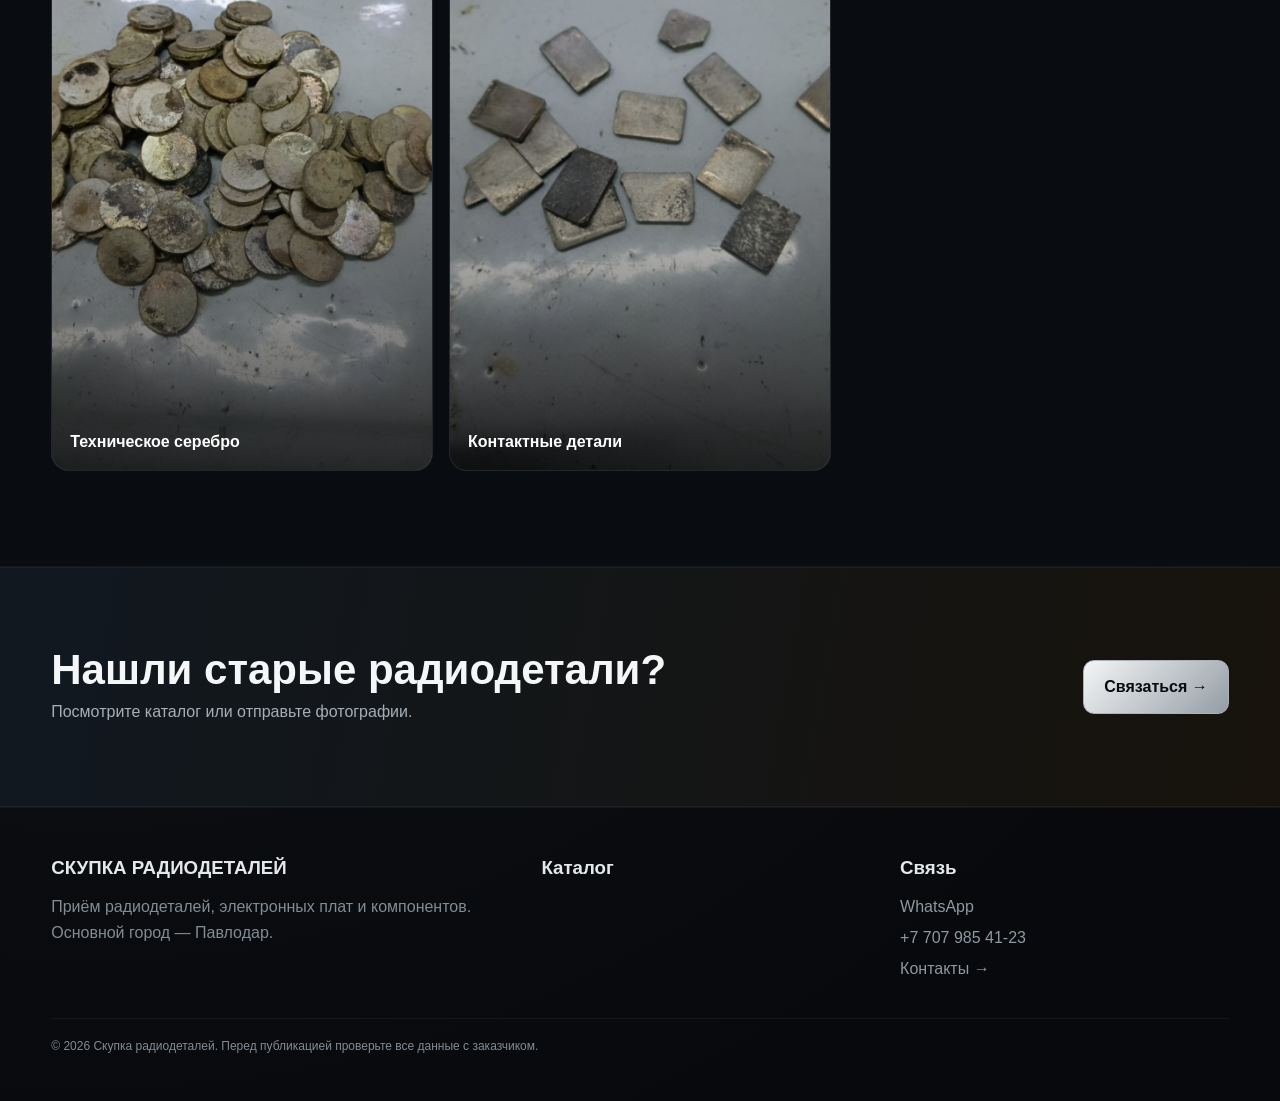
==== commit 4194e0d5: "Fix HTML structure in index.html" ====
--- a/index.html
+++ b/index.html
@@ -8,7 +8,7 @@
 </div></header>
 
 <main>
-<section class="hero"><div class="container hero-content"><span class="badge">ПРИЁМ РАДИОДЕТАЛЕЙ • ПАВЛОДАР</span><h1>Радиодетали,<span>платы и компоненты.</span></h1><p>Премиальный каталог для приёма радиодеталей в Павлодаре и по Казахстану. Микросхемы, конденсаторы, транзисторы, резисторы, реле, разъёмы, диоды, переключатели и техническое серебро.</p><div class="actions"><a class="btn" href="https://wa.me/77774174775">📱 Отправить фото</a><a class="btn btn-dark" href="catalog.html">Открыть каталог →</a></div></div></section>
+<section class="hero"><div class="container hero-content"><span class="badge">ПРИЁМ РАДИОДЕТАЛЕЙ • ПАВЛОДАР</span><h1>Радиодетали,<span>платы и компоненты.</span></h1><p>Премиальный каталог для приёма радиодеталей в Павлодаре и по Казахстану. Микросхемы, конденсаторы, транзисторы, резисторы, реле, разъёмы, диоды, переключатели и техническое серебро.</p><div class="actions"><a class="btn" href="https://wa.me/7079854123">📱 Отправить фото</a><a class="btn btn-dark" href="catalog.html">Открыть каталог →</a></div></div></section>
 <section class="section"><div class="container"><div class="head"><div class="eyebrow">КАТАЛОГ</div><h2>Принимаем только эти позиции</h2></div><div class="catalog"><article class="product">
 <img src="tech_silver.jpg" alt="Техническое серебро" loading="lazy">
 <div class="product-body">
@@ -69,7 +69,7 @@
 <h3>Палладий</h3>
 <p>Детали и материалы с содержанием палладия.</p>
 <a class="btn btn-dark" href="contacts.html">Узнать стоимость →</a>
-</div></article></div></div><div class="container"><div class="head"><div class="eyebrow">КАТАЛОГ</div><h2>Основные категории</h2><p>Категории и перечень ориентированы на структуру предоставленного сайта-примера.</p></div>
+</div></article></div></div>
 <div class="grid">
 
 
@@ -99,6 +99,6 @@
 <footer class="footer"><div class="container"><div class="footer-grid">
 <div><h3>СКУПКА РАДИОДЕТАЛЕЙ</h3><p>Приём радиодеталей, электронных плат и компонентов. Основной город — Павлодар.</p></div>
 <div><h3>Каталог</h3></div>
-<div><h3>Связь</h3><a href="https://wa.me/77774174775">WhatsApp</a><a href="tel:+77079854123">+7 707 985 41-23</a><a href="contacts.html">Контакты →</a></div>
+<div><h3>Связь</h3><a href="https://wa.me/7079854123">WhatsApp</a><a href="tel:+77079854123">+7 707 985 41-23</a><a href="contacts.html">Контакты →</a></div>
 </div><div class="bottom">© <span data-year>2026</span> Скупка радиодеталей. Перед публикацией проверьте все данные с заказчиком.</div></div></footer>
 <script src="script.js"></script></body></html>
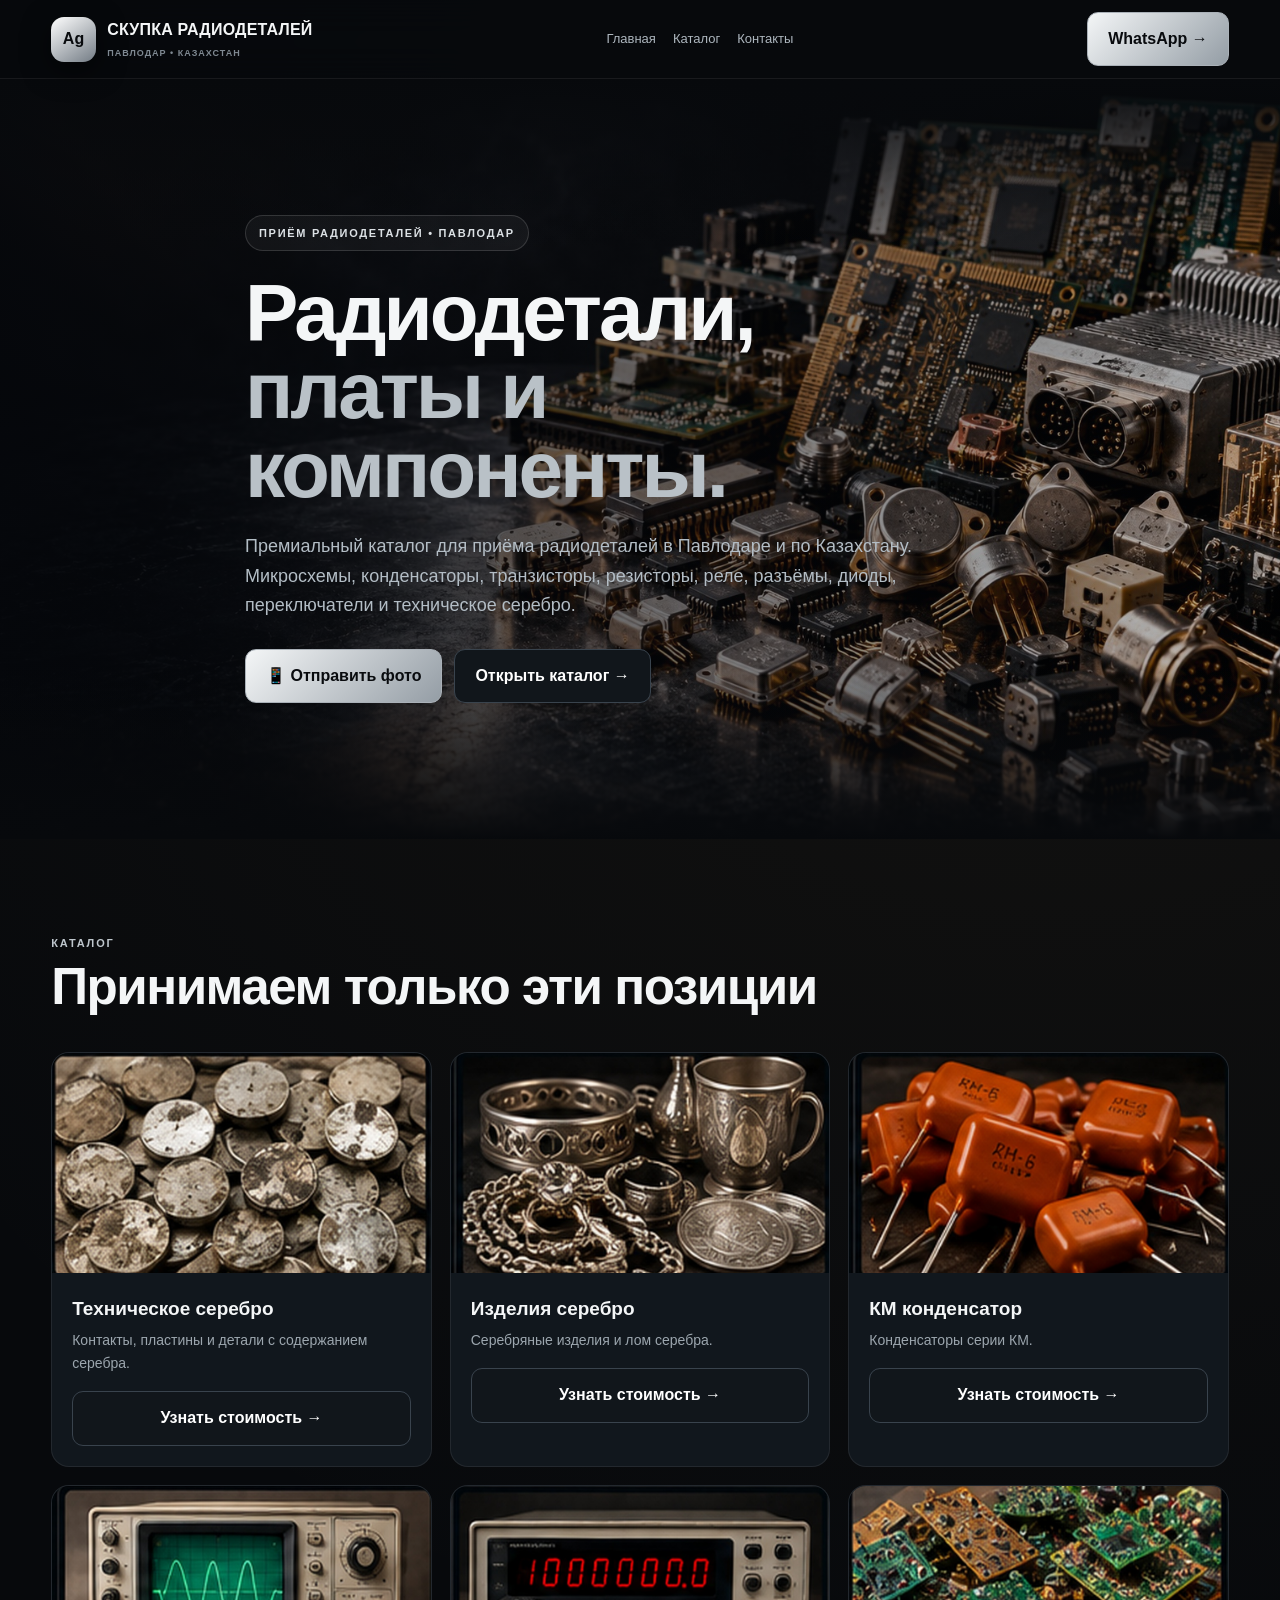
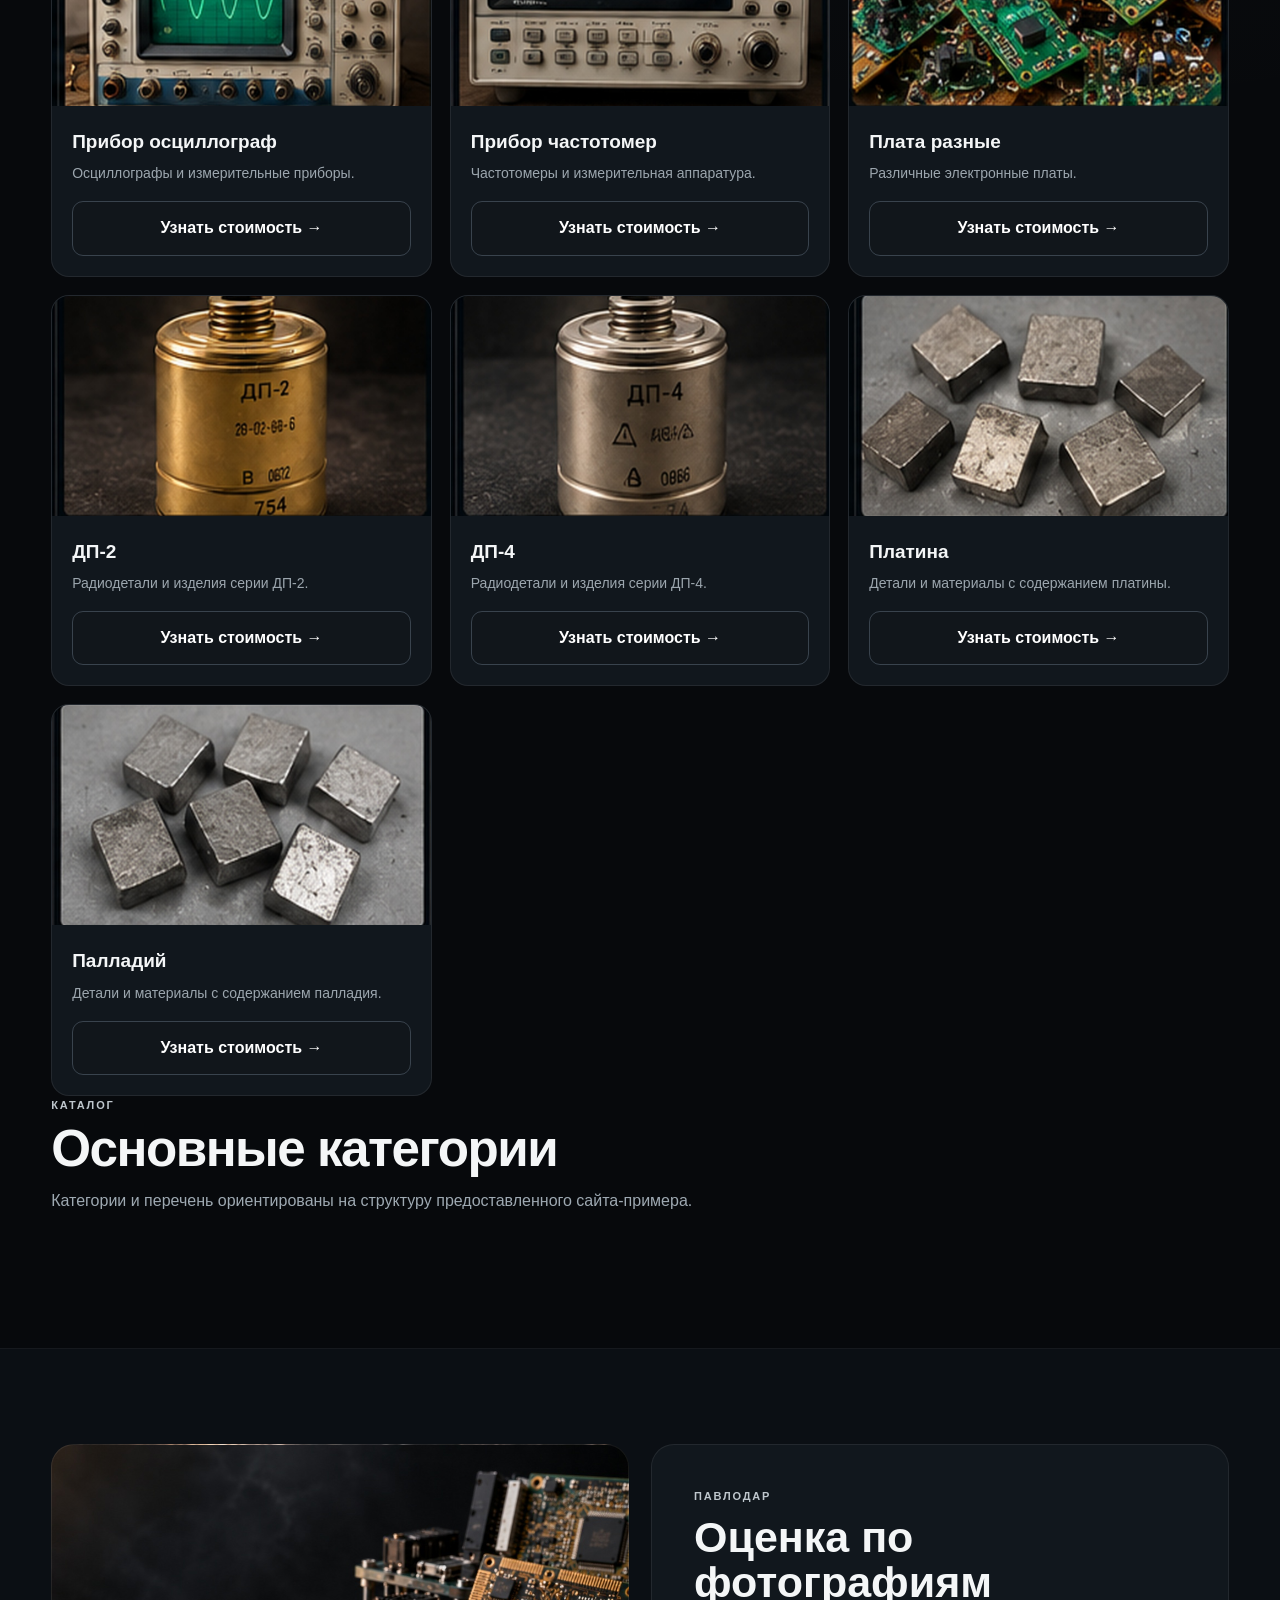
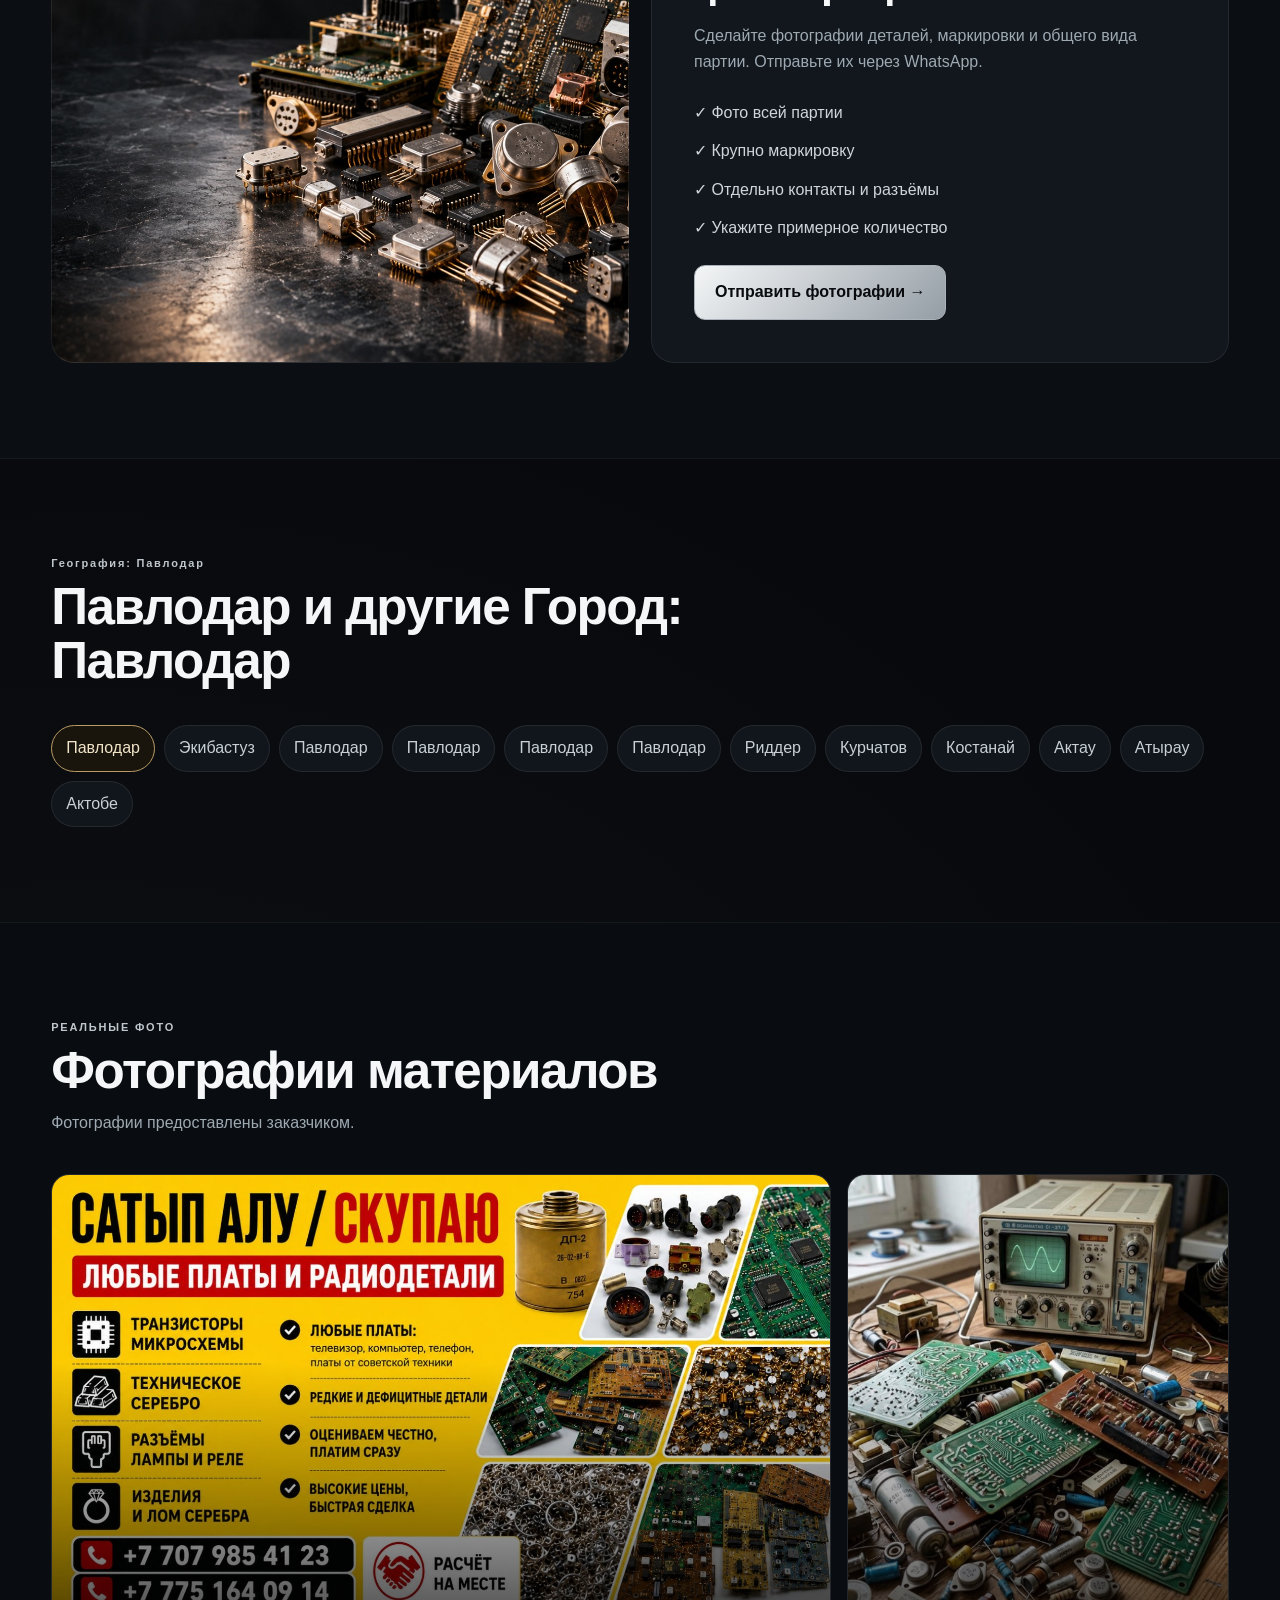
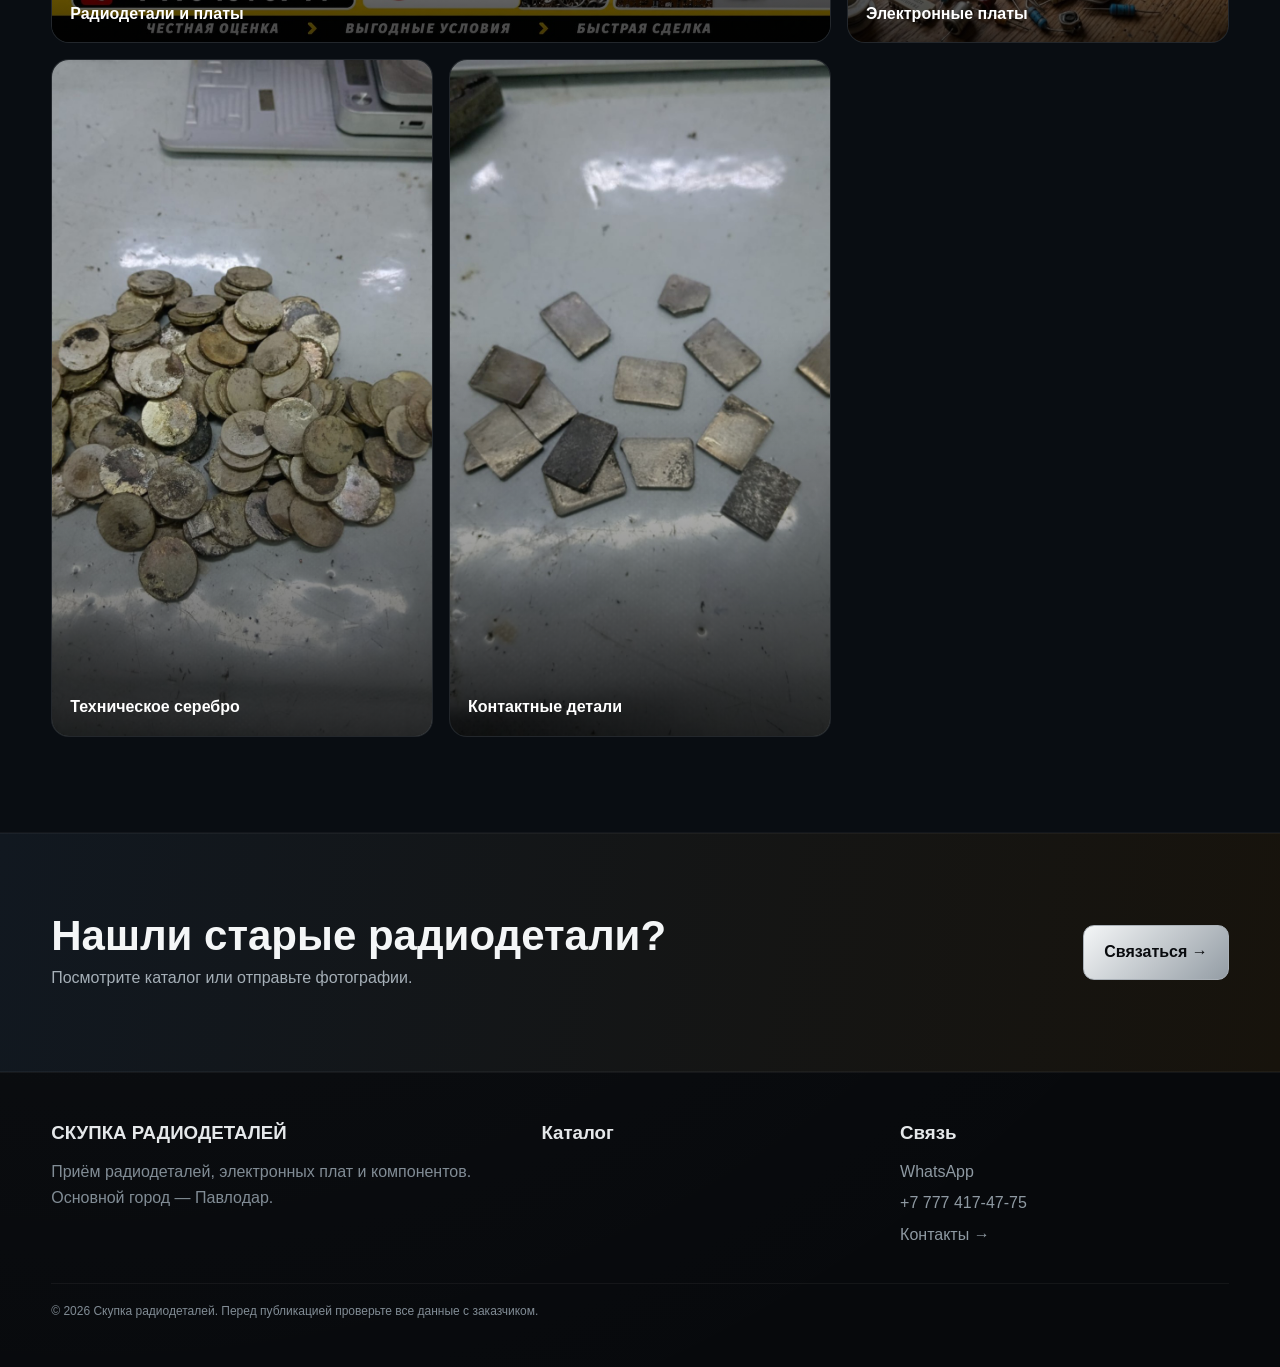
==== commit eaa7b51e: "Update contact WhatsApp numbers in index.html" ====
--- a/index.html
+++ b/index.html
@@ -1,14 +1,15 @@
-<!doctype html><html lang="ru"><head><meta charset="utf-8"><meta name="viewport" content="width=device-width,initial-scale=1"><title>Скупка радиодеталей в Павлодаре | Каталог</title><meta name="description" content="Скупка радиодеталей в Павлодаре: микросхемы, конденсаторы, транзисторы, резисторы, реле, разъёмы, диоды, переключатели и техническое серебро."><meta name="robots" content="index,follow"><link rel="stylesheet" href="style.css"></head><body>
+<!doctype html><html lang="ru"><head><meta charset="utf-8"><meta name="viewport" content="width=device-width,initial-scale=1"><title>Скупка радиодеталей в Павлодаре | Радиодетали Павлодар</title><meta name="description" content="Скупка радиодеталей в Павлодаре: техническое и изделия из серебра, КМ конденсаторы, платы, ДП-2, ДП-4, осциллографы, частотомеры, платина и палладий."><meta name="robots" content="index,follow"><link rel="stylesheet" href="style.css">  <link rel="icon" href="favicon.ico" type="image/x-icon">
+</head><body>
 <header class="header"><div class="container nav">
 <a class="logo" href="index.html" class="active"><span class="logo-mark">Ag</span><span>СКУПКА РАДИОДЕТАЛЕЙ<small>ПАВЛОДАР • КАЗАХСТАН</small></span></a>
 <button class="menu-btn">☰</button>
 <nav class="menu">
 <a href="index.html">Главная</a><a href="catalog.html">Каталог</a><a href="contacts.html">Контакты</a>
-</nav><a class="btn navbtn" href="https://wa.me/7079854123">WhatsApp →</a>
+</nav><a class="btn navbtn" href="https://wa.me/77774174775">WhatsApp →</a>
 </div></header>
 
 <main>
-<section class="hero"><div class="container hero-content"><span class="badge">ПРИЁМ РАДИОДЕТАЛЕЙ • ПАВЛОДАР</span><h1>Радиодетали,<span>платы и компоненты.</span></h1><p>Премиальный каталог для приёма радиодеталей в Павлодаре и по Казахстану. Микросхемы, конденсаторы, транзисторы, резисторы, реле, разъёмы, диоды, переключатели и техническое серебро.</p><div class="actions"><a class="btn" href="https://wa.me/7079854123">📱 Отправить фото</a><a class="btn btn-dark" href="catalog.html">Открыть каталог →</a></div></div></section>
+<section class="hero"><div class="container hero-content"><span class="badge">ПРИЁМ РАДИОДЕТАЛЕЙ • ПАВЛОДАР</span><h1>Радиодетали,<span>платы и компоненты.</span></h1><p>Премиальный каталог для приёма радиодеталей в Павлодаре и по Казахстану. Микросхемы, конденсаторы, транзисторы, резисторы, реле, разъёмы, диоды, переключатели и техническое серебро.</p><div class="actions"><a class="btn" href="https://wa.me/77774174775">📱 Отправить фото</a><a class="btn btn-dark" href="catalog.html">Открыть каталог →</a></div></div></section>
 <section class="section"><div class="container"><div class="head"><div class="eyebrow">КАТАЛОГ</div><h2>Принимаем только эти позиции</h2></div><div class="catalog"><article class="product">
 <img src="tech_silver.jpg" alt="Техническое серебро" loading="lazy">
 <div class="product-body">
@@ -69,15 +70,15 @@
 <h3>Палладий</h3>
 <p>Детали и материалы с содержанием палладия.</p>
 <a class="btn btn-dark" href="contacts.html">Узнать стоимость →</a>
-</div></article></div></div>
+</div></article></div></div><div class="container"><div class="head"><div class="eyebrow">КАТАЛОГ</div><h2>Основные категории</h2><p>Категории и перечень ориентированы на структуру предоставленного сайта-примера.</p></div>
 <div class="grid">
 
 
 
 
 </div></div></section>
-<section class="section alt"><div class="container feature"><div class="photo"></div><div class="copy"><div class="eyebrow">ПАВЛОДАР</div><h2>Оценка по фотографиям</h2><p>Сделайте фотографии деталей, маркировки и общего вида партии. Отправьте их через WhatsApp.</p><div class="checks"><div>✓ Фото всей партии</div><div>✓ Крупно маркировку</div><div>✓ Отдельно контакты и разъёмы</div><div>✓ Укажите примерное количество</div></div><a class="btn" href="https://wa.me/7079854123">Отправить фотографии →</a></div></div></section>
-<section class="section"><div class="container"><div class="head"><div class="eyebrow">География: Павлодар</div><h2>Города</h2></div><div class="cities"><span class="city main">Павлодар</span></div></section>
+<section class="section alt"><div class="container feature"><div class="photo"></div><div class="copy"><div class="eyebrow">ПАВЛОДАР</div><h2>Оценка по фотографиям</h2><p>Сделайте фотографии деталей, маркировки и общего вида партии. Отправьте их через WhatsApp.</p><div class="checks"><div>✓ Фото всей партии</div><div>✓ Крупно маркировку</div><div>✓ Отдельно контакты и разъёмы</div><div>✓ Укажите примерное количество</div></div><a class="btn" href="https://wa.me/77774174775">Отправить фотографии →</a></div></div></section>
+<section class="section"><div class="container"><div class="head"><div class="eyebrow">География: Павлодар</div><h2>Павлодар и другие Город: Павлодар</h2></div><div class="cities"><span class="city main">Павлодар</span><span class="city">Экибастуз</span><span class="city">Павлодар</span><span class="city">Павлодар</span><span class="city">Павлодар</span><span class="city">Павлодар</span><span class="city">Риддер</span><span class="city">Курчатов</span><span class="city">Костанай</span><span class="city">Актау</span><span class="city">Атырау</span><span class="city">Актобе</span></div></div></section>
 
 <section class="section client-gallery">
 <div class="container">
@@ -94,11 +95,11 @@
 </div>
 </div>
 </section>
-<section class="cta"><div class="container cta-inner"><div><h2>Нашли старые радиодетали?</h2><p>Посмотрите каталог или отправьте фотографии.</p></div><a class="btn" href="https://wa.me/7079854123">Связаться →</a></div></section>
+<section class="cta"><div class="container cta-inner"><div><h2>Нашли старые радиодетали?</h2><p>Посмотрите каталог или отправьте фотографии.</p></div><a class="btn" href="https://wa.me/77774174775">Связаться →</a></div></section>
 </main>
 <footer class="footer"><div class="container"><div class="footer-grid">
 <div><h3>СКУПКА РАДИОДЕТАЛЕЙ</h3><p>Приём радиодеталей, электронных плат и компонентов. Основной город — Павлодар.</p></div>
 <div><h3>Каталог</h3></div>
-<div><h3>Связь</h3><a href="https://wa.me/7079854123">WhatsApp</a><a href="tel:+77079854123">+7 707 985 41-23</a><a href="contacts.html">Контакты →</a></div>
+<div><h3>Связь</h3><a href="https://wa.me/77774174775">WhatsApp</a><a href="tel:+77774174775">+7 777 417-47-75</a><a href="contacts.html">Контакты →</a></div>
 </div><div class="bottom">© <span data-year>2026</span> Скупка радиодеталей. Перед публикацией проверьте все данные с заказчиком.</div></div></footer>
 <script src="script.js"></script></body></html>
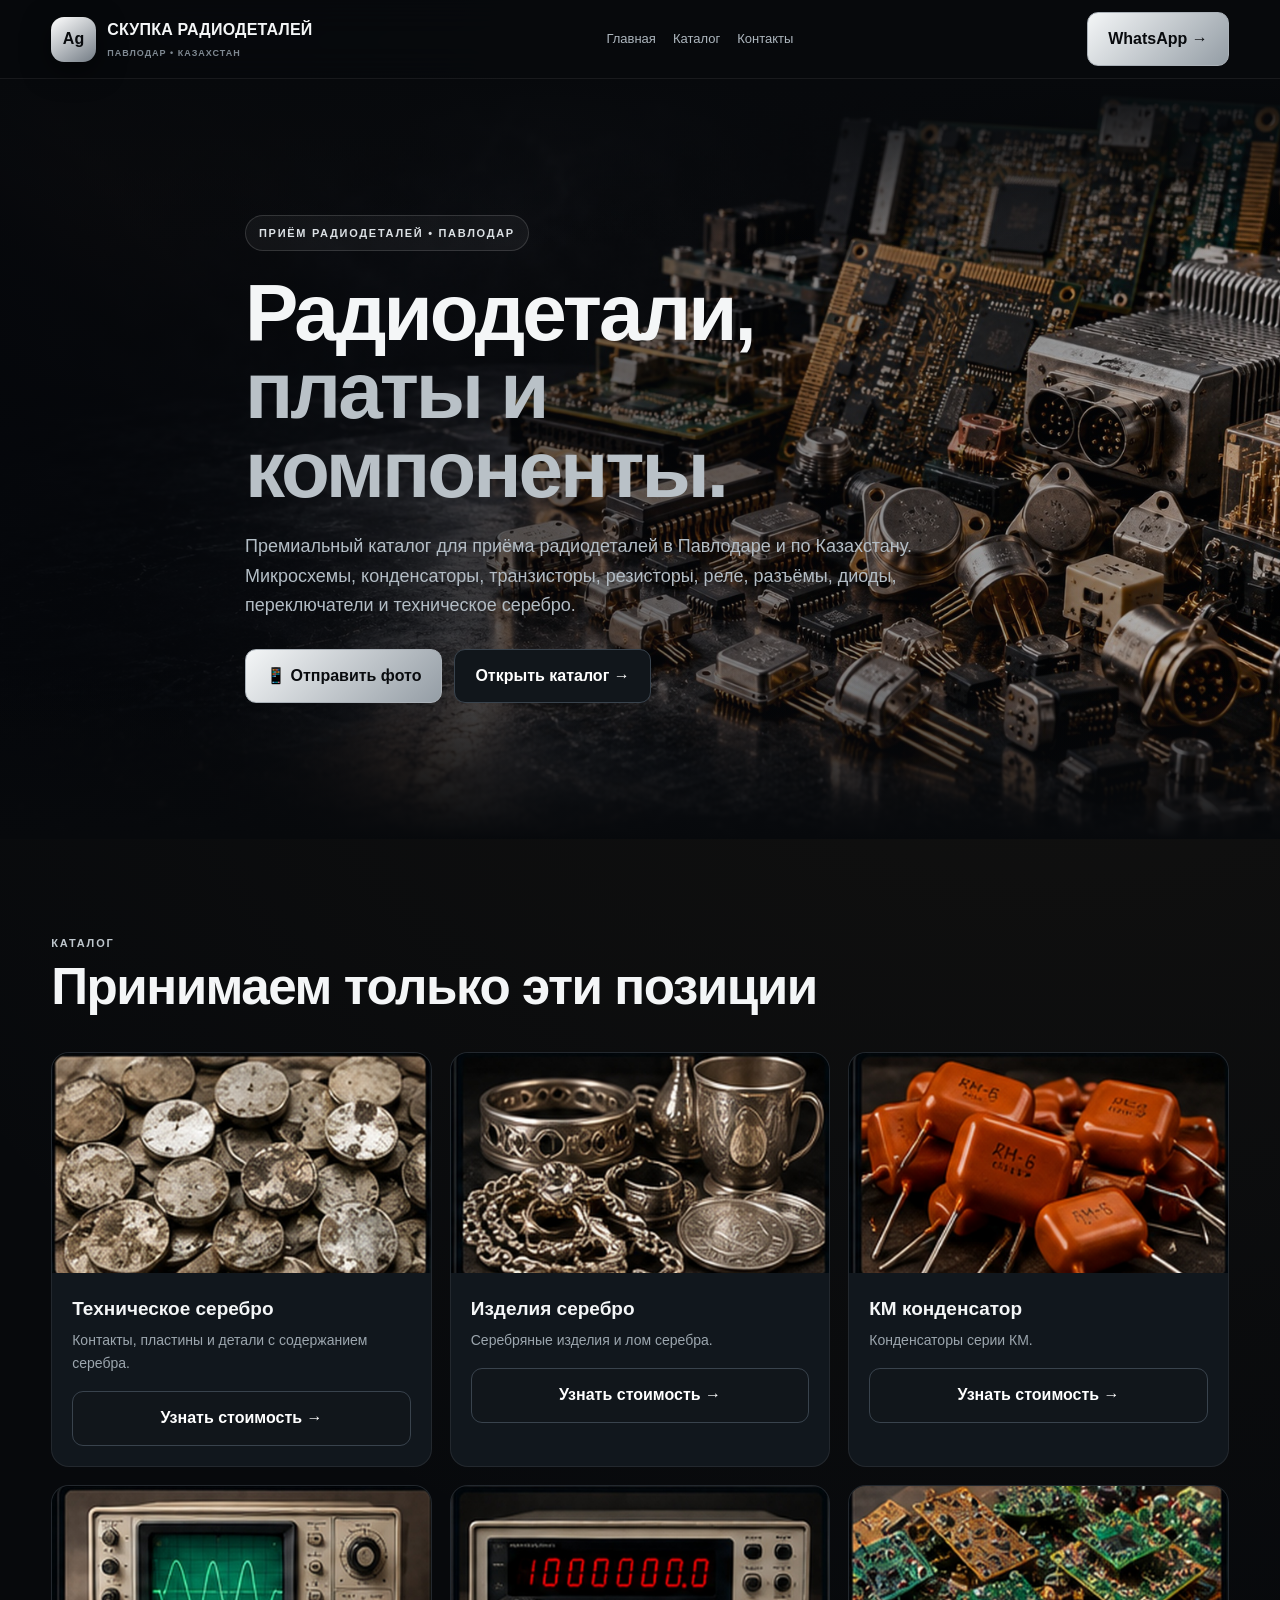
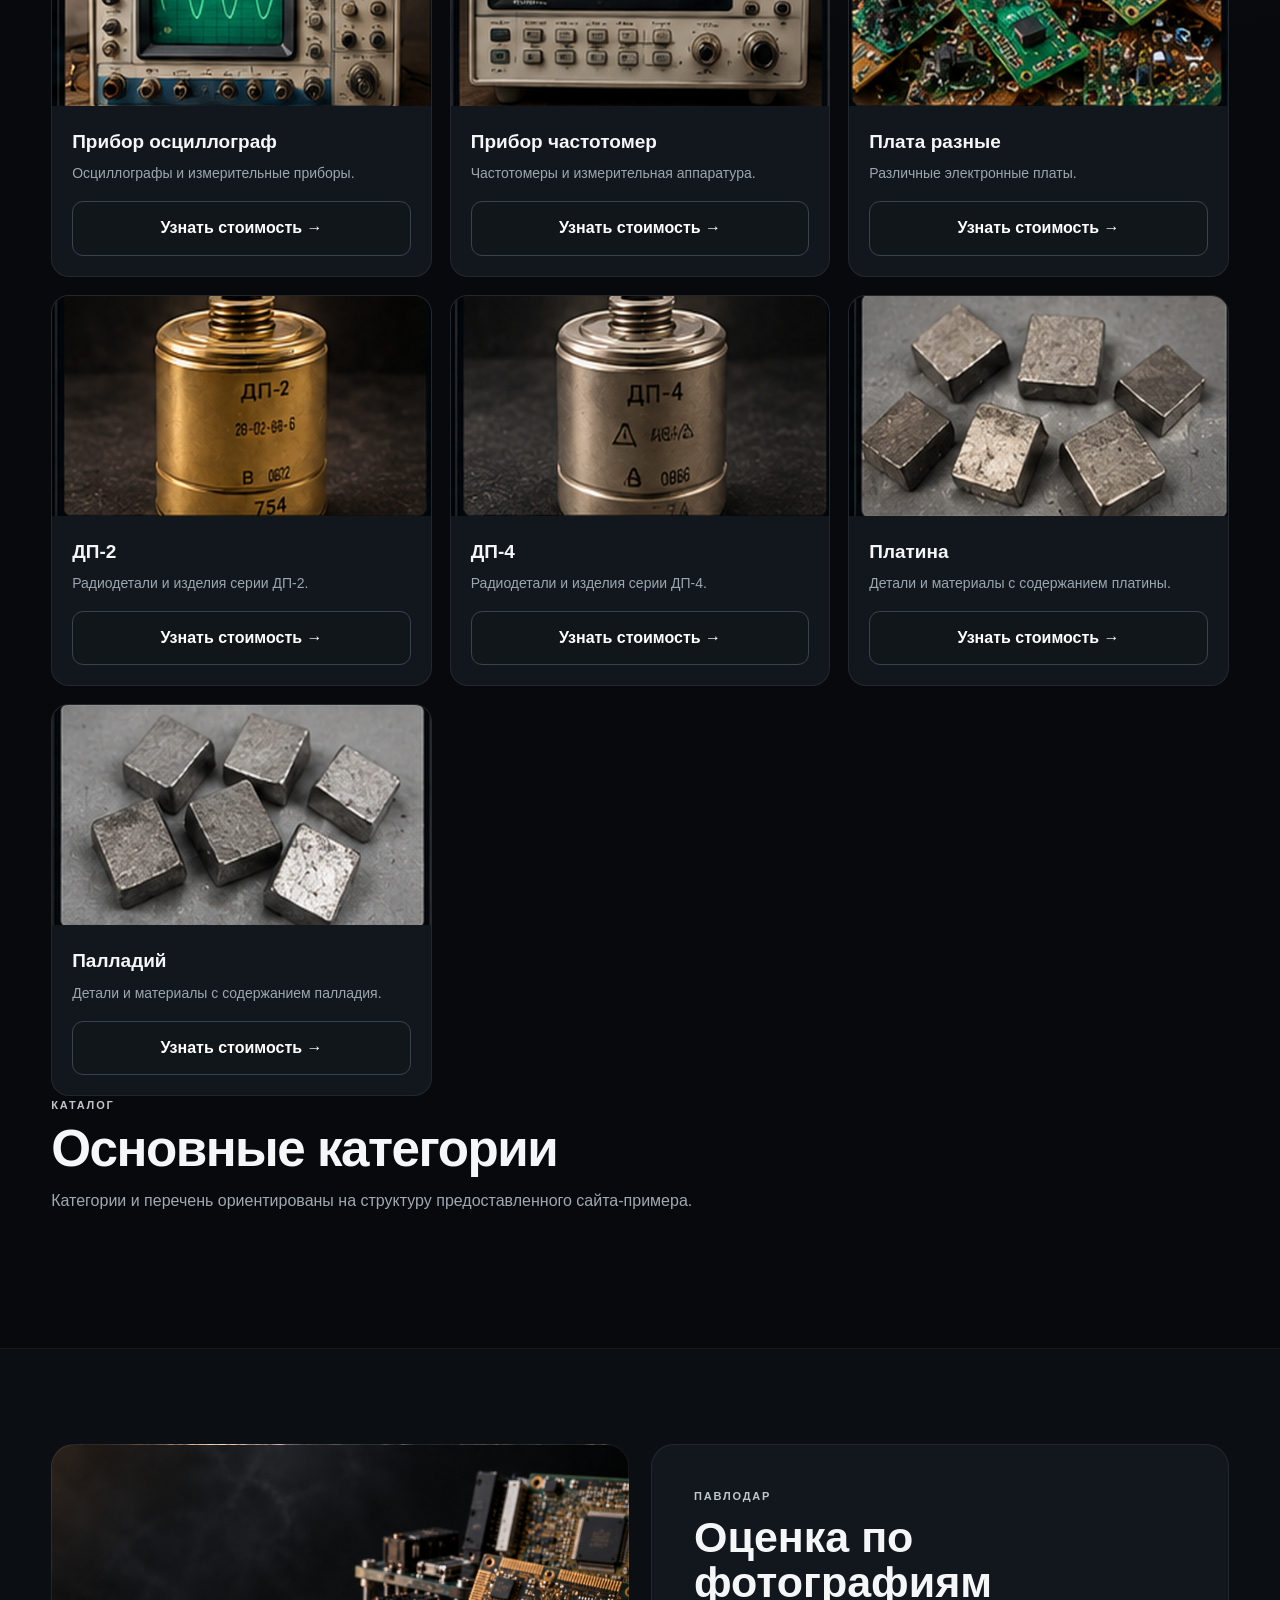
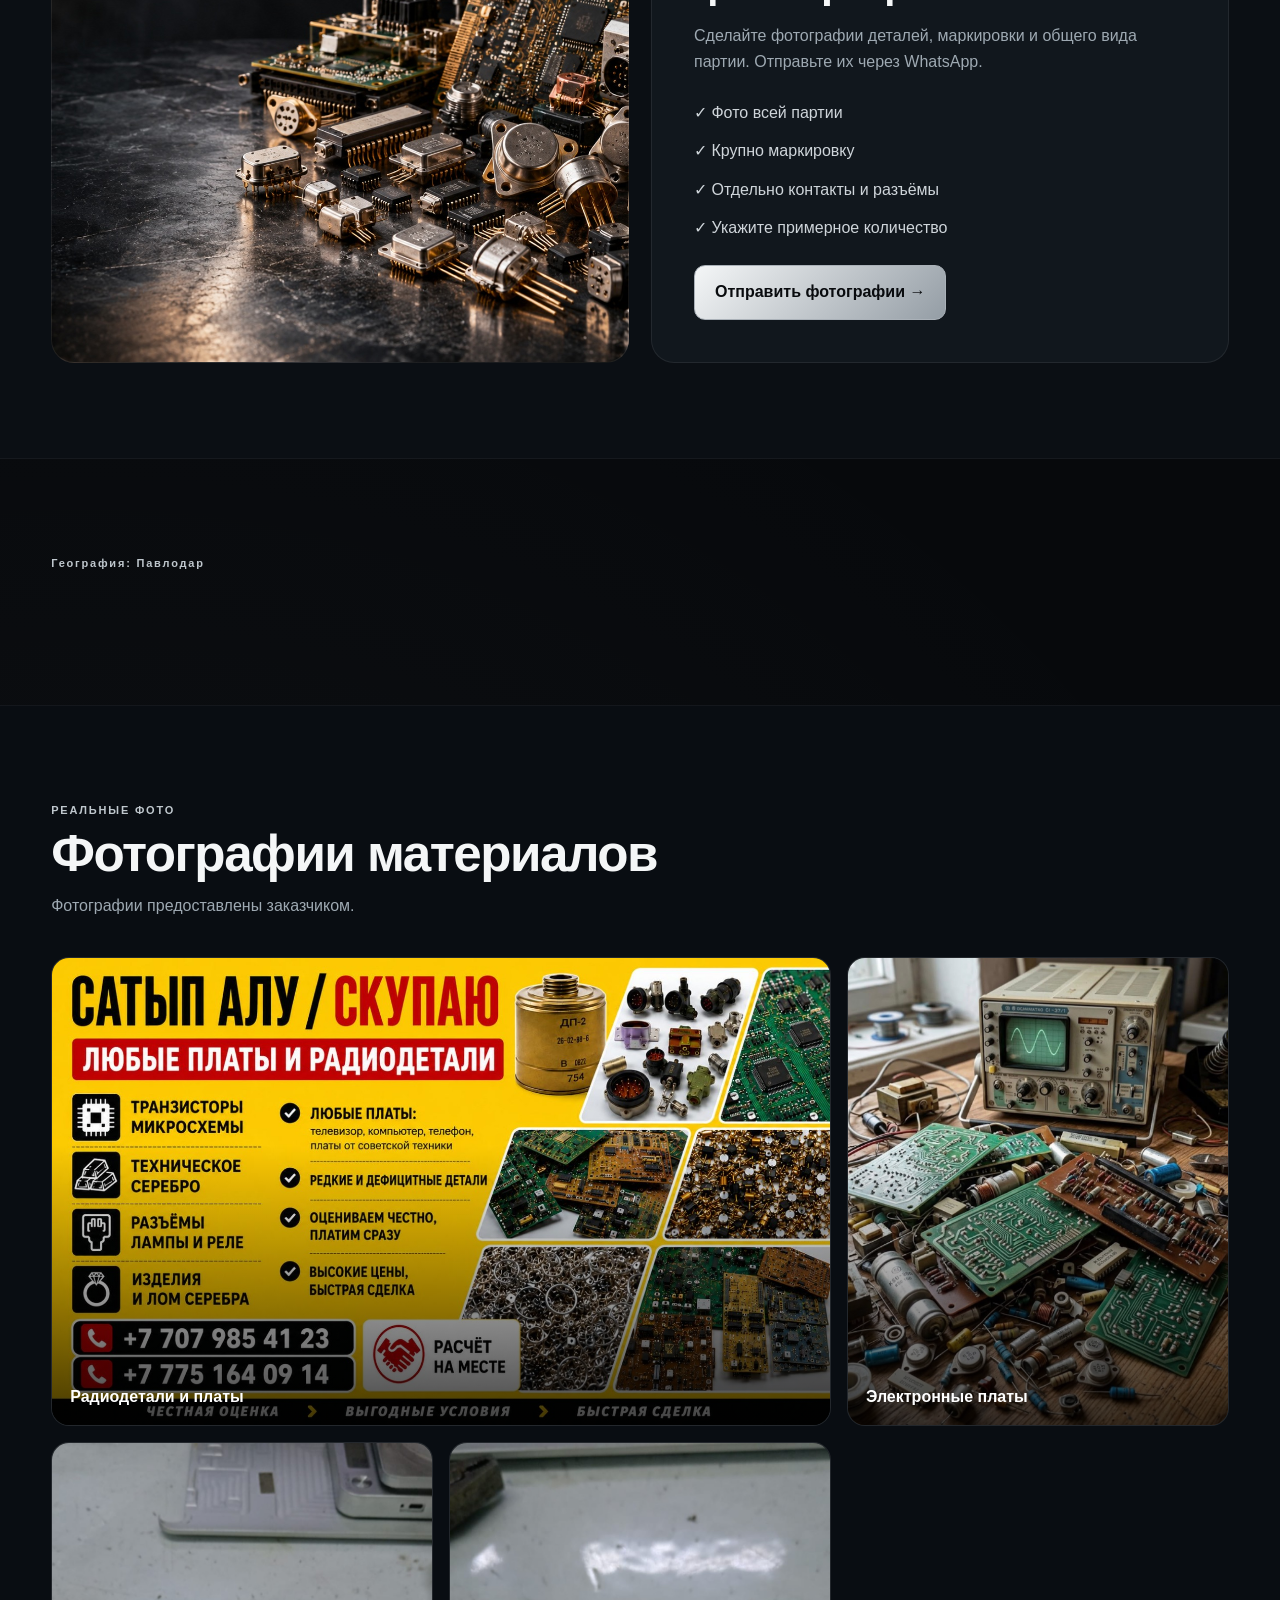
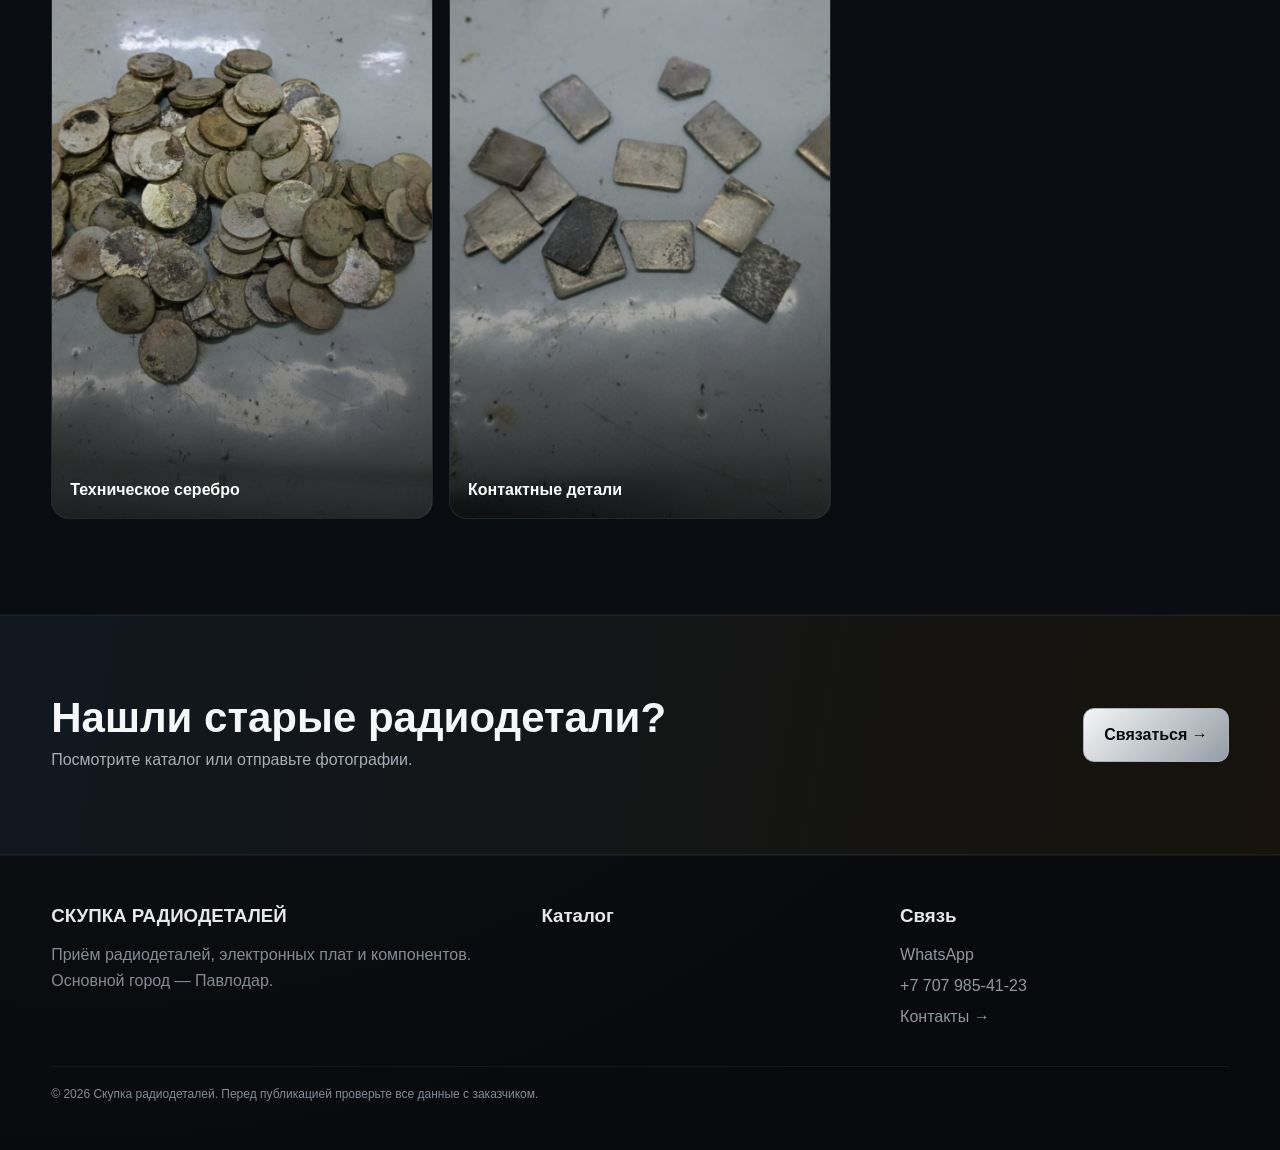
==== commit 673567ef: "Update WhatsApp contact numbers in index.html" ====
--- a/index.html
+++ b/index.html
@@ -5,11 +5,11 @@
 <button class="menu-btn">☰</button>
 <nav class="menu">
 <a href="index.html">Главная</a><a href="catalog.html">Каталог</a><a href="contacts.html">Контакты</a>
-</nav><a class="btn navbtn" href="https://wa.me/77774174775">WhatsApp →</a>
+</nav><a class="btn navbtn" href="https://wa.me/77079854123"">WhatsApp →</a>
 </div></header>
 
 <main>
-<section class="hero"><div class="container hero-content"><span class="badge">ПРИЁМ РАДИОДЕТАЛЕЙ • ПАВЛОДАР</span><h1>Радиодетали,<span>платы и компоненты.</span></h1><p>Премиальный каталог для приёма радиодеталей в Павлодаре и по Казахстану. Микросхемы, конденсаторы, транзисторы, резисторы, реле, разъёмы, диоды, переключатели и техническое серебро.</p><div class="actions"><a class="btn" href="https://wa.me/77774174775">📱 Отправить фото</a><a class="btn btn-dark" href="catalog.html">Открыть каталог →</a></div></div></section>
+<section class="hero"><div class="container hero-content"><span class="badge">ПРИЁМ РАДИОДЕТАЛЕЙ • ПАВЛОДАР</span><h1>Радиодетали,<span>платы и компоненты.</span></h1><p>Премиальный каталог для приёма радиодеталей в Павлодаре и по Казахстану. Микросхемы, конденсаторы, транзисторы, резисторы, реле, разъёмы, диоды, переключатели и техническое серебро.</p><div class="actions"><a class="btn" href="https://wa.me/77079854123"">📱 Отправить фото</a><a class="btn btn-dark" href="catalog.html">Открыть каталог →</a></div></div></section>
 <section class="section"><div class="container"><div class="head"><div class="eyebrow">КАТАЛОГ</div><h2>Принимаем только эти позиции</h2></div><div class="catalog"><article class="product">
 <img src="tech_silver.jpg" alt="Техническое серебро" loading="lazy">
 <div class="product-body">
@@ -77,8 +77,8 @@
 
 
 </div></div></section>
-<section class="section alt"><div class="container feature"><div class="photo"></div><div class="copy"><div class="eyebrow">ПАВЛОДАР</div><h2>Оценка по фотографиям</h2><p>Сделайте фотографии деталей, маркировки и общего вида партии. Отправьте их через WhatsApp.</p><div class="checks"><div>✓ Фото всей партии</div><div>✓ Крупно маркировку</div><div>✓ Отдельно контакты и разъёмы</div><div>✓ Укажите примерное количество</div></div><a class="btn" href="https://wa.me/77774174775">Отправить фотографии →</a></div></div></section>
-<section class="section"><div class="container"><div class="head"><div class="eyebrow">География: Павлодар</div><h2>Павлодар и другие Город: Павлодар</h2></div><div class="cities"><span class="city main">Павлодар</span><span class="city">Экибастуз</span><span class="city">Павлодар</span><span class="city">Павлодар</span><span class="city">Павлодар</span><span class="city">Павлодар</span><span class="city">Риддер</span><span class="city">Курчатов</span><span class="city">Костанай</span><span class="city">Актау</span><span class="city">Атырау</span><span class="city">Актобе</span></div></div></section>
+<section class="section alt"><div class="container feature"><div class="photo"></div><div class="copy"><div class="eyebrow">ПАВЛОДАР</div><h2>Оценка по фотографиям</h2><p>Сделайте фотографии деталей, маркировки и общего вида партии. Отправьте их через WhatsApp.</p><div class="checks"><div>✓ Фото всей партии</div><div>✓ Крупно маркировку</div><div>✓ Отдельно контакты и разъёмы</div><div>✓ Укажите примерное количество</div></div><a class="btn" href="https://wa.me/77079854123"">Отправить фотографии →</a></div></div></section>
+<section class="section"><div class="container"><div class="head"><div class="eyebrow">География: Павлодар</div></div></section>
 
 <section class="section client-gallery">
 <div class="container">
@@ -95,11 +95,11 @@
 </div>
 </div>
 </section>
-<section class="cta"><div class="container cta-inner"><div><h2>Нашли старые радиодетали?</h2><p>Посмотрите каталог или отправьте фотографии.</p></div><a class="btn" href="https://wa.me/77774174775">Связаться →</a></div></section>
+<section class="cta"><div class="container cta-inner"><div><h2>Нашли старые радиодетали?</h2><p>Посмотрите каталог или отправьте фотографии.</p></div><a class="btn" href="https://wa.me/77079854123"">Связаться →</a></div></section>
 </main>
 <footer class="footer"><div class="container"><div class="footer-grid">
 <div><h3>СКУПКА РАДИОДЕТАЛЕЙ</h3><p>Приём радиодеталей, электронных плат и компонентов. Основной город — Павлодар.</p></div>
 <div><h3>Каталог</h3></div>
-<div><h3>Связь</h3><a href="https://wa.me/77774174775">WhatsApp</a><a href="tel:+77774174775">+7 777 417-47-75</a><a href="contacts.html">Контакты →</a></div>
+<div><h3>Связь</h3><a href="https://wa.me/77774174775">WhatsApp</a><a href="tel:+77079854123"">+7 707 985-41-23</a><a href="contacts.html">Контакты →</a></div>
 </div><div class="bottom">© <span data-year>2026</span> Скупка радиодеталей. Перед публикацией проверьте все данные с заказчиком.</div></div></footer>
 <script src="script.js"></script></body></html>
